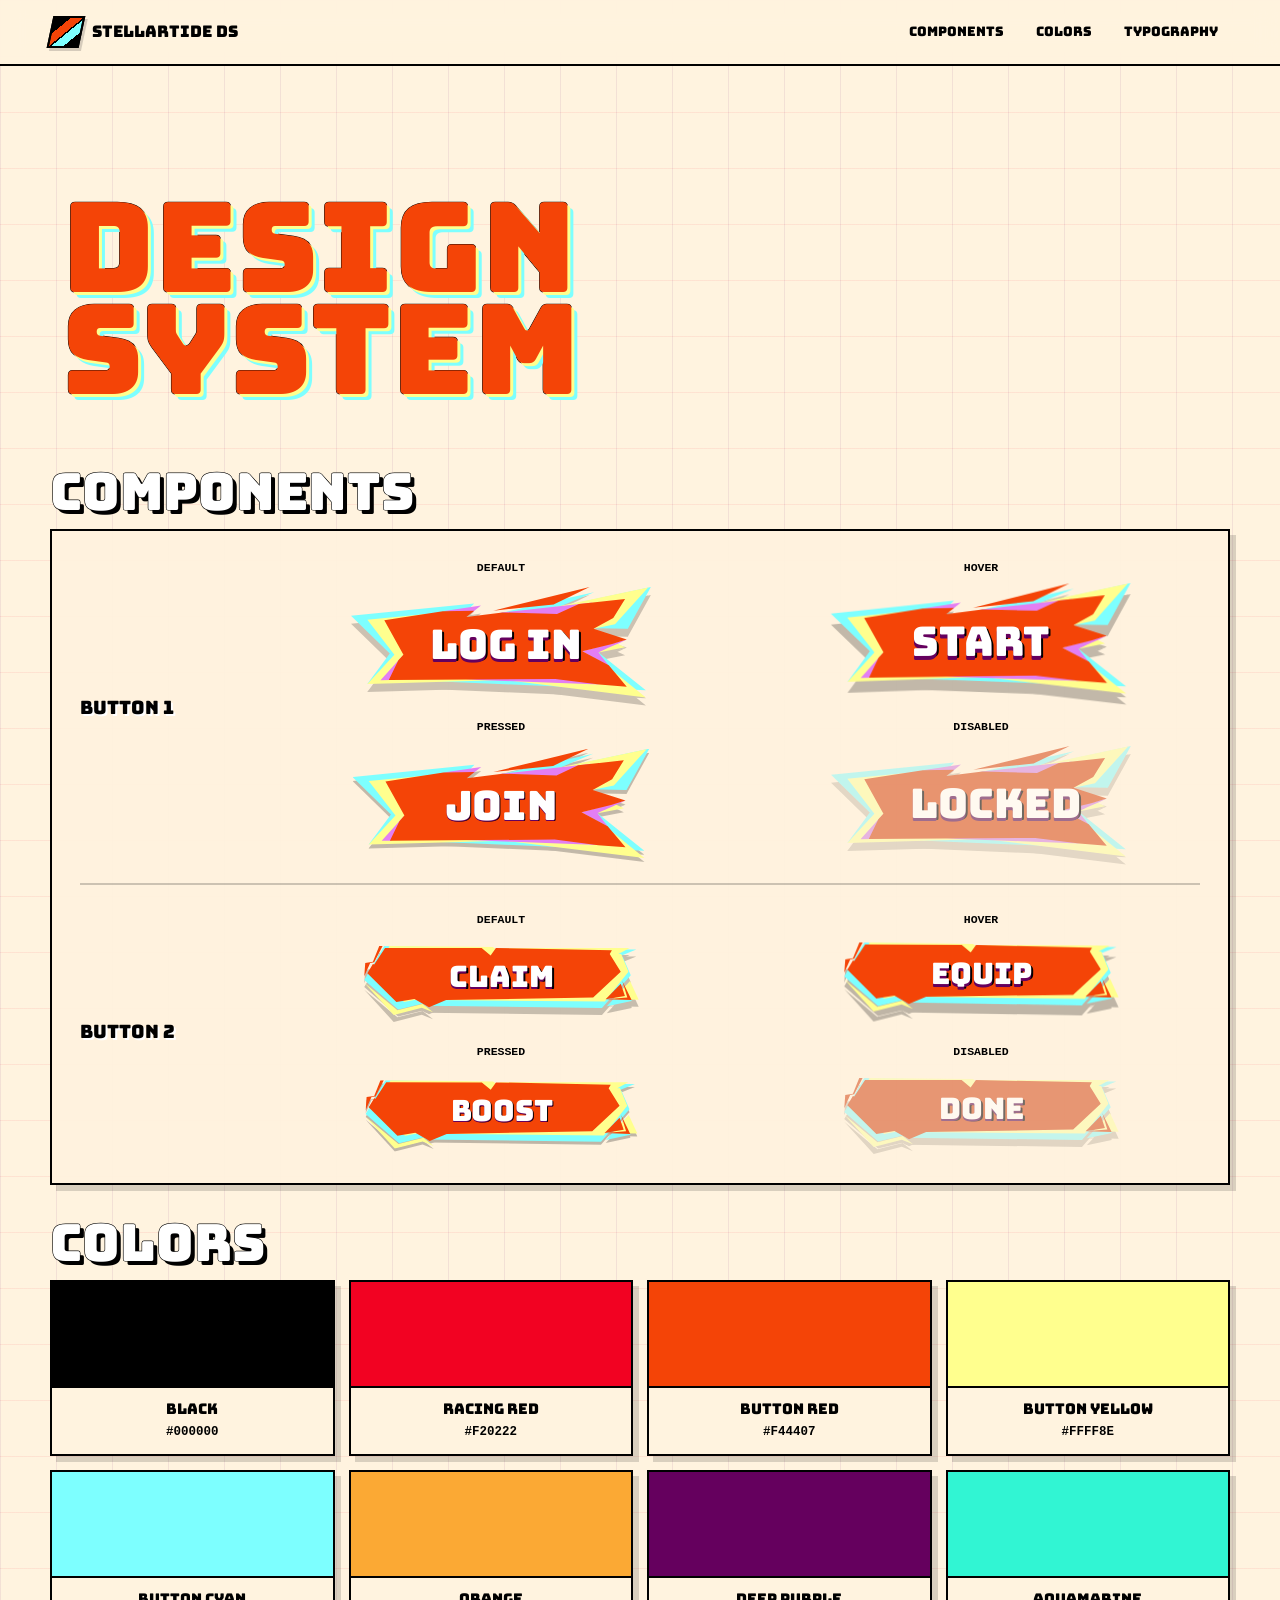
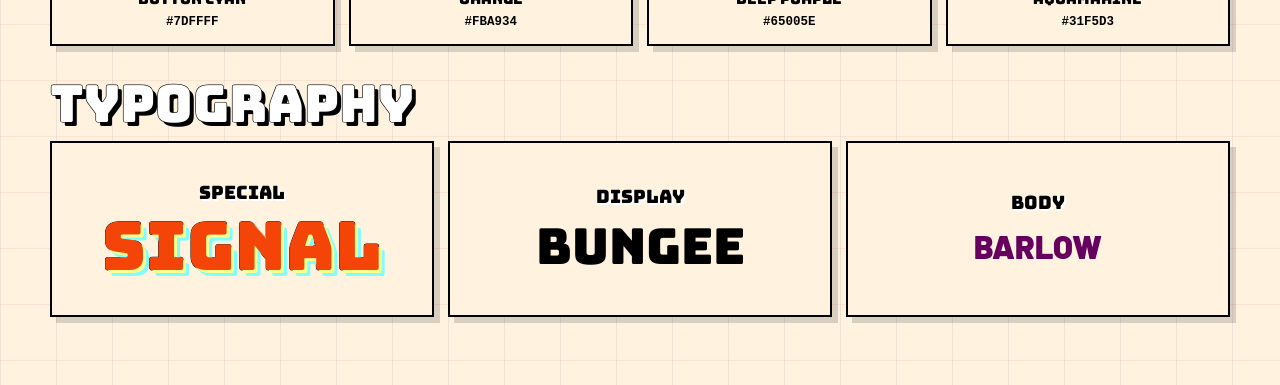
==== docs/index.html @ d227f6bf "Add design system demo and button 2" ====
<!doctype html>
<html lang="en">
  <head>
    <meta charset="utf-8" />
    <meta name="viewport" content="width=device-width, initial-scale=1" />
    <title>Stellartide Design System</title>
    <link rel="icon" href='data:image/svg+xml,%3Csvg xmlns="http://www.w3.org/2000/svg" viewBox="0 0 32 32"%3E%3Crect width="32" height="32" fill="%23000"/%3E%3Cpath d="M4 5h22L8 27H4z" fill="%23F44407"/%3E%3Cpath d="M13 5h15L17 27H9z" fill="%237DFFFF"/%3E%3C/svg%3E' />
    <link rel="stylesheet" href="../components/button/button.css?v=no-bubbles" />
    <style>
      @import url("https://fonts.googleapis.com/css2?family=Barlow:ital,wght@0,400;0,700;0,800;0,900;1,400&family=Bungee&display=swap");

      @font-face {
        font-family: "Zerowax";
        src: url("../typography/zerowax/fonts/Zerowax.otf") format("opentype");
        font-weight: 400;
        font-style: normal;
        font-display: swap;
      }

      :root {
        --black: #000000;
        --white: #ffffff;
        --red: #f44407;
        --racing-red: #f20222;
        --atomic-tangerine: #ff7433;
        --yellow: #ffff8e;
        --orange: #fba934;
        --deep-purple: #65005e;
        --indigo: #490681;
        --tropical-mint: #61efaf;
        --cyan: #7dffff;
        --aquamarine: #31f5d3;
        --warm-cream: #fff3df;
        --line: rgb(0 0 0 / 0.2);
        --shadow-hard: 6px 6px 0 rgb(0 0 0 / 0.15);
        --font-special: "Zerowax", "Bungee", Impact, fantasy;
        --font-display: "Bungee", Impact, fantasy;
        --font-body: "Barlow", ui-sans-serif, system-ui, sans-serif;
        --font-mono: ui-monospace, SFMono-Regular, Consolas, "Liberation Mono", monospace;
        color-scheme: light;
        font-family: var(--font-body);
      }

      * {
        box-sizing: border-box;
      }

      html {
        scroll-behavior: smooth;
      }

      body {
        min-width: 320px;
        margin: 0;
        overflow-x: hidden;
        background:
          linear-gradient(90deg, rgb(101 0 94 / 0.08) 1px, transparent 1px),
          linear-gradient(rgb(242 2 34 / 0.07) 1px, transparent 1px),
          var(--warm-cream);
        background-size: 56px 56px;
        color: var(--black);
      }

      button {
        font: inherit;
      }

      .topbar {
        position: sticky;
        top: 0;
        z-index: 10;
        border-bottom: 2px solid var(--black);
        background: rgb(255 243 223 / 0.94);
        backdrop-filter: blur(12px);
      }

      .topbar-inner {
        width: min(1180px, calc(100% - 32px));
        min-height: 64px;
        margin: 0 auto;
        display: flex;
        align-items: center;
        justify-content: space-between;
        gap: 20px;
      }

      .brand,
      .topnav a {
        color: var(--black);
        font-family: var(--font-display);
        line-height: 1;
        letter-spacing: 0;
        text-decoration: none;
        text-transform: uppercase;
      }

      .brand {
        display: inline-flex;
        align-items: center;
        gap: 10px;
        color: var(--black);
        font-size: 1rem;
      }

      .brand-mark {
        width: 32px;
        height: 32px;
        border: 2px solid var(--black);
        background:
          linear-gradient(135deg, transparent 0 28%, var(--red) 28% 50%, transparent 50%),
          linear-gradient(135deg, transparent 0 54%, var(--cyan) 54% 76%, transparent 76%),
          var(--black);
        box-shadow: 3px 3px 0 rgb(0 0 0 / 0.16);
        transform: skew(-12deg);
      }

      .topnav {
        display: flex;
        flex-wrap: wrap;
        justify-content: flex-end;
        gap: 8px;
      }

      .topnav a {
        min-height: 34px;
        display: inline-flex;
        align-items: center;
        border: 2px solid transparent;
        padding: 0 10px;
        font-size: 0.82rem;
      }

      .topnav a:hover,
      .topnav a:focus-visible {
        border-color: var(--black);
        background: var(--yellow);
        outline: 0;
      }

      .page {
        width: min(1180px, calc(100% - 32px));
        margin: 0 auto;
        padding: 40px 0 68px;
      }

      .intro {
        display: grid;
        align-items: center;
        padding: clamp(34px, 7vw, 92px) clamp(8px, 1vw, 12px) clamp(18px, 4vw, 34px);
      }

      .display-title {
        color: var(--red);
        letter-spacing: 0;
        text-transform: uppercase;
        paint-order: stroke fill;
        -webkit-text-stroke: 1px var(--black);
        text-shadow:
          3px 3px 0 var(--yellow),
          6px 6px 0 var(--cyan);
      }

      .display-title {
        max-width: 820px;
        margin: 0;
        font-family: var(--font-special);
        font-size: clamp(3.15rem, 11vw, 7.8rem);
        font-weight: 400;
        line-height: 0.82;
        overflow-wrap: anywhere;
      }

      .section {
        margin-top: 36px;
      }

      .section-title {
        margin: 0 0 16px;
        color: var(--white);
        font-family: var(--font-display);
        font-size: clamp(1.75rem, 4.4vw, 3.2rem);
        font-weight: 400;
        letter-spacing: 0;
        line-height: 0.84;
        text-transform: uppercase;
        paint-order: stroke fill;
        -webkit-text-stroke: 1.2px var(--black);
        text-shadow: 4px 4px 0 var(--black);
      }

      .board {
        border: 2px solid var(--black);
        background: rgb(255 243 223 / 0.94);
        padding: clamp(16px, 3vw, 28px);
        box-shadow: var(--shadow-hard);
      }

      .specimen {
        display: grid;
        grid-template-columns: minmax(128px, 160px) minmax(0, 1fr);
        gap: clamp(20px, 4vw, 42px);
        align-items: stretch;
        padding: 26px 0;
        border-top: 2px solid var(--line);
      }

      .specimen:first-child {
        border-top: 0;
        padding-top: 0;
      }

      .specimen:last-child {
        padding-bottom: 0;
      }

      .specimen-title,
      .type-card h3 {
        color: var(--black);
        margin: 0;
        font-family: var(--font-display);
        font-size: 1.15rem;
        font-weight: 400;
        line-height: 0.9;
        letter-spacing: 0;
        text-transform: uppercase;
        text-shadow: 2px 2px 0 var(--white);
      }

      .specimen-title {
        min-height: 100%;
        display: flex;
        align-items: center;
      }

      .demo-grid {
        display: grid;
        grid-template-columns: repeat(2, minmax(240px, 1fr));
        gap: 20px clamp(20px, 4vw, 42px);
        align-items: stretch;
        justify-items: stretch;
      }

      .demo-cell {
        min-width: 0;
        min-height: 138px;
        display: grid;
        grid-template-rows: 18px minmax(0, 1fr);
        justify-items: center;
        align-items: center;
        align-content: center;
        gap: 10px;
      }

      .specimen--button-two .demo-cell {
        min-height: 112px;
      }

      .state-label {
        color: var(--black);
        font-family: var(--font-mono);
        font-size: 0.72rem;
        font-weight: 900;
        line-height: 1;
        text-align: center;
        text-transform: uppercase;
      }

      .demo-cell .stellartide-campaign-button {
        --stellartide-campaign-button-width: 300px;
      }

      .demo-cell .stellartide-signal-button,
      .demo-cell .stellartide-button-2 {
        --stellartide-signal-button-width: 275px;
      }

      .token-grid {
        display: grid;
        grid-template-columns: repeat(4, minmax(0, 1fr));
        gap: 14px;
      }

      .token {
        min-width: 0;
        min-height: 176px;
        border: 2px solid var(--black);
        background: var(--warm-cream);
        box-shadow: var(--shadow-hard);
        display: grid;
        grid-template-rows: 106px 1fr;
      }

      .token-fill {
        border-bottom: 2px solid var(--black);
        background: var(--swatch);
      }

      .token-body {
        display: grid;
        align-content: center;
        justify-items: center;
        gap: 10px;
        padding: 12px;
        text-align: center;
      }

      .token strong {
        display: block;
        font-family: var(--font-display);
        font-size: 0.92rem;
        font-weight: 400;
        line-height: 0.9;
        text-transform: uppercase;
      }

      .token code {
        color: var(--black);
        font-family: var(--font-mono);
        font-size: 0.78rem;
        font-weight: 900;
      }

      .type-grid {
        display: grid;
        grid-template-columns: repeat(3, minmax(0, 1fr));
        gap: 14px;
      }

      .type-card {
        min-width: 0;
        min-height: 176px;
        border: 2px solid var(--black);
        background: var(--warm-cream);
        padding: 16px;
        box-shadow: var(--shadow-hard);
        display: grid;
        align-content: center;
        justify-items: center;
        gap: 18px;
        text-align: center;
      }

      .type-display {
        color: var(--red);
        font-family: var(--font-special);
        font-size: clamp(2.4rem, 7vw, 4.2rem);
        line-height: 0.8;
        text-transform: uppercase;
        overflow-wrap: anywhere;
        paint-order: stroke fill;
        -webkit-text-stroke: 0.8px var(--black);
        text-shadow:
          3px 3px 0 var(--yellow),
          6px 6px 0 var(--cyan);
      }

      .type-bungee {
        color: var(--black);
        font-family: var(--font-display);
        font-size: clamp(1.9rem, 5vw, 3.1rem);
        line-height: 0.9;
        text-transform: uppercase;
      }

      .type-body {
        color: var(--deep-purple);
        font-size: clamp(1.35rem, 3vw, 2rem);
        font-weight: 900;
        line-height: 1;
        text-transform: uppercase;
      }

      @media (max-width: 920px) {
        .specimen,
        .type-grid {
          grid-template-columns: 1fr;
        }

        .specimen {
          gap: 16px;
        }

        .specimen-title {
          min-height: auto;
          justify-content: center;
          text-align: center;
        }
      }

      @media (max-width: 760px) {
        .topbar {
          position: static;
        }

        .topbar-inner,
        .page {
          width: min(1180px, calc(100% - 20px));
        }

        .topbar-inner {
          align-items: flex-start;
          flex-direction: column;
          padding: 12px 0;
        }

        .topnav {
          justify-content: flex-start;
        }

        .intro {
          padding: 28px 0 12px 32px;
        }

        .display-title {
          font-size: clamp(2.2rem, 12.5vw, 3.25rem);
          -webkit-text-stroke-width: 0.75px;
        }

        .demo-grid,
        .token-grid {
          grid-template-columns: 1fr;
        }

        .demo-cell .stellartide-campaign-button {
          --stellartide-campaign-button-width: 100%;
        }

        .demo-cell .stellartide-signal-button,
        .demo-cell .stellartide-button-2 {
          --stellartide-signal-button-width: 100%;
        }
      }
    </style>
  </head>
  <body>
    <header class="topbar">
      <div class="topbar-inner">
        <a class="brand" href="./index.html" aria-label="Stellartide Design System home">
          <span class="brand-mark" aria-hidden="true"></span>
          <span>Stellartide DS</span>
        </a>
        <nav class="topnav" aria-label="Design system sections">
          <a href="#components">Components</a>
          <a href="#colors">Colors</a>
          <a href="#typography">Typography</a>
        </nav>
      </div>
    </header>

    <main class="page">
      <section class="intro" aria-labelledby="system-title">
        <h1 class="display-title" id="system-title">Design System</h1>
      </section>

      <section class="section" id="components" aria-labelledby="components-title">
        <h2 class="section-title" id="components-title">Components</h2>
        <div class="board">
          <article class="specimen specimen--button-one" aria-labelledby="button-one-title">
            <h3 class="specimen-title" id="button-one-title">Button 1</h3>
            <div class="demo-grid" aria-label="Button 1 states">
              <div class="demo-cell">
                <span class="state-label">Default</span>
                <button class="stellartide-campaign-button" type="button"><span>Log In</span></button>
              </div>
              <div class="demo-cell">
                <span class="state-label">Hover</span>
                <button class="stellartide-campaign-button" data-state="hover" type="button"><span>Start</span></button>
              </div>
              <div class="demo-cell">
                <span class="state-label">Pressed</span>
                <button class="stellartide-campaign-button" data-state="pressed" type="button"><span>Join</span></button>
              </div>
              <div class="demo-cell">
                <span class="state-label">Disabled</span>
                <button class="stellartide-campaign-button" type="button" disabled><span>Locked</span></button>
              </div>
            </div>
          </article>

          <article class="specimen specimen--button-two" aria-labelledby="button-two-title">
            <h3 class="specimen-title" id="button-two-title">Button 2</h3>
            <div class="demo-grid" aria-label="Button 2 states">
              <div class="demo-cell">
                <span class="state-label">Default</span>
                <button class="stellartide-signal-button" type="button"><span>Claim</span></button>
              </div>
              <div class="demo-cell">
                <span class="state-label">Hover</span>
                <button class="stellartide-signal-button" data-state="hover" type="button"><span>Equip</span></button>
              </div>
              <div class="demo-cell">
                <span class="state-label">Pressed</span>
                <button class="stellartide-signal-button" data-state="pressed" type="button"><span>Boost</span></button>
              </div>
              <div class="demo-cell">
                <span class="state-label">Disabled</span>
                <button class="stellartide-signal-button" type="button" disabled><span>Done</span></button>
              </div>
            </div>
          </article>
        </div>
      </section>

      <section class="section" id="colors" aria-labelledby="colors-title">
        <h2 class="section-title" id="colors-title">Colors</h2>
        <div class="token-grid">
          <div class="token" style="--swatch: var(--black);"><div class="token-fill"></div><div class="token-body"><strong>Black</strong><code>#000000</code></div></div>
          <div class="token" style="--swatch: var(--racing-red);"><div class="token-fill"></div><div class="token-body"><strong>Racing Red</strong><code>#F20222</code></div></div>
          <div class="token" style="--swatch: var(--red);"><div class="token-fill"></div><div class="token-body"><strong>Button Red</strong><code>#F44407</code></div></div>
          <div class="token" style="--swatch: var(--yellow);"><div class="token-fill"></div><div class="token-body"><strong>Button Yellow</strong><code>#FFFF8E</code></div></div>
          <div class="token" style="--swatch: var(--cyan);"><div class="token-fill"></div><div class="token-body"><strong>Button Cyan</strong><code>#7DFFFF</code></div></div>
          <div class="token" style="--swatch: var(--orange);"><div class="token-fill"></div><div class="token-body"><strong>Orange</strong><code>#FBA934</code></div></div>
          <div class="token" style="--swatch: var(--deep-purple);"><div class="token-fill"></div><div class="token-body"><strong>Deep Purple</strong><code>#65005E</code></div></div>
          <div class="token" style="--swatch: var(--aquamarine);"><div class="token-fill"></div><div class="token-body"><strong>Aquamarine</strong><code>#31F5D3</code></div></div>
        </div>
      </section>

      <section class="section" id="typography" aria-labelledby="typography-title">
        <h2 class="section-title" id="typography-title">Typography</h2>
        <div class="type-grid">
          <div class="type-card">
            <h3>Special</h3>
            <div class="type-display">Signal</div>
          </div>
          <div class="type-card">
            <h3>Display</h3>
            <div class="type-bungee">Bungee</div>
          </div>
          <div class="type-card">
            <h3>Body</h3>
            <div class="type-body">Barlow</div>
          </div>
        </div>
      </section>
    </main>
  </body>
</html>
---- components/button/button.css ----
:root {
  --stellartide-campaign-button-width: 360px;
  --stellartide-campaign-button-text: #ffffff;
  --stellartide-campaign-button-shadow: rgb(0 0 0 / 0.2);
  --stellartide-campaign-button-focus: #31f5d3;
  --stellartide-campaign-button-depth: #65005e;
  --stellartide-signal-button-width: 340px;
  --stellartide-signal-button-text: #ffffff;
  --stellartide-signal-button-shadow: rgb(0 0 0 / 0.22);
  --stellartide-signal-button-focus: #31f5d3;
  --stellartide-signal-button-label-depth: #65005e;
  --font-display: "Bungee", Impact, fantasy;
}

.stellartide-campaign-button {
  position: relative;
  isolation: isolate;
  display: inline-grid;
  place-items: center;
  width: min(var(--stellartide-campaign-button-width), 100%);
  max-width: 100%;
  aspect-ratio: 2216 / 818;
  border: 0;
  padding: 0 18%;
  background: transparent;
  color: var(--stellartide-campaign-button-text);
  cursor: pointer;
  font-family: var(--font-display);
  font-size: clamp(1.25rem, 3.6vw, 2.55rem);
  line-height: 0.95;
  letter-spacing: 0;
  text-align: center;
  text-transform: uppercase;
  -webkit-tap-highlight-color: transparent;
}

.stellartide-campaign-button::before {
  content: "";
  position: absolute;
  inset: 0;
  z-index: -1;
  background: url("./stellartide-campaign-button.svg?v=no-bubbles") center / contain no-repeat;
  filter: drop-shadow(0 8px 0 var(--stellartide-campaign-button-shadow));
  transform: translateY(0) rotate(0deg);
  transition:
    filter 160ms ease,
    transform 160ms ease;
}

.stellartide-campaign-button > span {
  display: block;
  position: relative;
  z-index: 1;
  max-width: 12ch;
  color: var(--stellartide-campaign-button-text);
  overflow-wrap: anywhere;
  white-space: nowrap;
  text-shadow:
    0 3px 0 var(--stellartide-campaign-button-depth),
    2px 2px 0 #000;
  transform: translateY(5%);
  transition:
    text-shadow 160ms ease,
    transform 160ms ease;
}

.stellartide-campaign-button:hover::before,
.stellartide-campaign-button[data-state="hover"]::before {
  filter: drop-shadow(0 11px 0 rgb(0 0 0 / 0.24));
  transform: translateY(-3px) rotate(-0.35deg);
}

.stellartide-campaign-button:hover > span,
.stellartide-campaign-button[data-state="hover"] > span {
  text-shadow:
    0 4px 0 var(--stellartide-campaign-button-depth),
    2px 2px 0 #000;
  transform: translateY(calc(5% - 3px)) rotate(-0.35deg);
}

.stellartide-campaign-button:active::before,
.stellartide-campaign-button[data-state="pressed"]::before {
  filter: drop-shadow(0 4px 0 rgb(0 0 0 / 0.24));
  transform: translateY(2px) scale(0.99);
}

.stellartide-campaign-button:active > span,
.stellartide-campaign-button[data-state="pressed"] > span {
  text-shadow:
    0 1px 0 var(--stellartide-campaign-button-depth),
    1px 1px 0 #000;
  transform: translateY(calc(5% + 2px)) scale(0.99);
}

.stellartide-campaign-button:focus-visible,
.stellartide-campaign-button[data-state="focus"] {
  outline: 4px solid var(--stellartide-campaign-button-focus);
  outline-offset: 5px;
}

.stellartide-campaign-button:disabled,
.stellartide-campaign-button[aria-disabled="true"],
.stellartide-campaign-button[data-state="disabled"] {
  cursor: not-allowed;
  filter: grayscale(0.2);
  opacity: 0.56;
}

.stellartide-signal-button,
.stellartide-button-2 {
  --stellartide-signal-button-art: url("./stellartide-signal-button.svg?v=no-bubbles");
  --stellartide-signal-button-aspect: 2204 / 554;

  position: relative;
  isolation: isolate;
  display: inline-grid;
  place-items: center;
  width: min(var(--stellartide-signal-button-width), 100%);
  max-width: 100%;
  aspect-ratio: var(--stellartide-signal-button-aspect);
  border: 0;
  padding: 0 16%;
  background: transparent;
  color: var(--stellartide-signal-button-text);
  cursor: pointer;
  font-family: var(--font-display);
  font-size: clamp(0.9rem, 2.35vw, 1.85rem);
  line-height: 0.9;
  letter-spacing: 0;
  text-align: center;
  text-decoration: none;
  text-transform: uppercase;
  -webkit-tap-highlight-color: transparent;
}

.stellartide-signal-button::before,
.stellartide-button-2::before {
  content: "";
  position: absolute;
  inset: 0;
  z-index: -1;
  background: var(--stellartide-signal-button-art) center / contain no-repeat;
  filter: drop-shadow(0 7px 0 var(--stellartide-signal-button-shadow));
  transform: translateY(0) rotate(0deg);
  transition:
    filter 150ms ease,
    transform 150ms ease;
}

.stellartide-signal-button > span,
.stellartide-button-2 > span {
  display: block;
  position: relative;
  z-index: 1;
  max-width: 13ch;
  color: var(--stellartide-signal-button-text);
  overflow-wrap: anywhere;
  white-space: nowrap;
  text-shadow:
    0 2px 0 var(--stellartide-signal-button-label-depth),
    2px 2px 0 #000;
  transform: translateY(-12%);
  transition:
    text-shadow 150ms ease,
    transform 150ms ease;
}

.stellartide-signal-button:hover::before,
.stellartide-signal-button[data-state="hover"]::before,
.stellartide-button-2:hover::before,
.stellartide-button-2[data-state="hover"]::before {
  filter: drop-shadow(0 10px 0 rgb(0 0 0 / 0.25));
  transform: translateY(-3px) rotate(0.25deg);
}

.stellartide-signal-button:hover > span,
.stellartide-signal-button[data-state="hover"] > span,
.stellartide-button-2:hover > span,
.stellartide-button-2[data-state="hover"] > span {
  text-shadow:
    0 3px 0 var(--stellartide-signal-button-label-depth),
    2px 2px 0 #000;
  transform: translateY(calc(-12% - 3px)) rotate(0.25deg);
}

.stellartide-signal-button:active::before,
.stellartide-signal-button[data-state="pressed"]::before,
.stellartide-button-2:active::before,
.stellartide-button-2[data-state="pressed"]::before {
  filter: drop-shadow(0 3px 0 rgb(0 0 0 / 0.25));
  transform: translateY(2px) scale(0.99);
}

.stellartide-signal-button:active > span,
.stellartide-signal-button[data-state="pressed"] > span,
.stellartide-button-2:active > span,
.stellartide-button-2[data-state="pressed"] > span {
  text-shadow:
    0 1px 0 var(--stellartide-signal-button-label-depth),
    1px 1px 0 #000;
  transform: translateY(calc(-12% + 2px)) scale(0.99);
}

.stellartide-signal-button:focus-visible,
.stellartide-signal-button[data-state="focus"],
.stellartide-button-2:focus-visible,
.stellartide-button-2[data-state="focus"] {
  outline: 4px solid var(--stellartide-signal-button-focus);
  outline-offset: 5px;
}

.stellartide-signal-button:disabled,
.stellartide-signal-button[aria-disabled="true"],
.stellartide-signal-button[data-state="disabled"],
.stellartide-button-2:disabled,
.stellartide-button-2[aria-disabled="true"],
.stellartide-button-2[data-state="disabled"] {
  cursor: not-allowed;
  filter: grayscale(0.22);
  opacity: 0.55;
}

@media (prefers-reduced-motion: reduce) {
  .stellartide-campaign-button::before,
  .stellartide-campaign-button > span,
  .stellartide-signal-button::before,
  .stellartide-signal-button > span,
  .stellartide-button-2::before,
  .stellartide-button-2 > span {
    transition: none;
  }
}
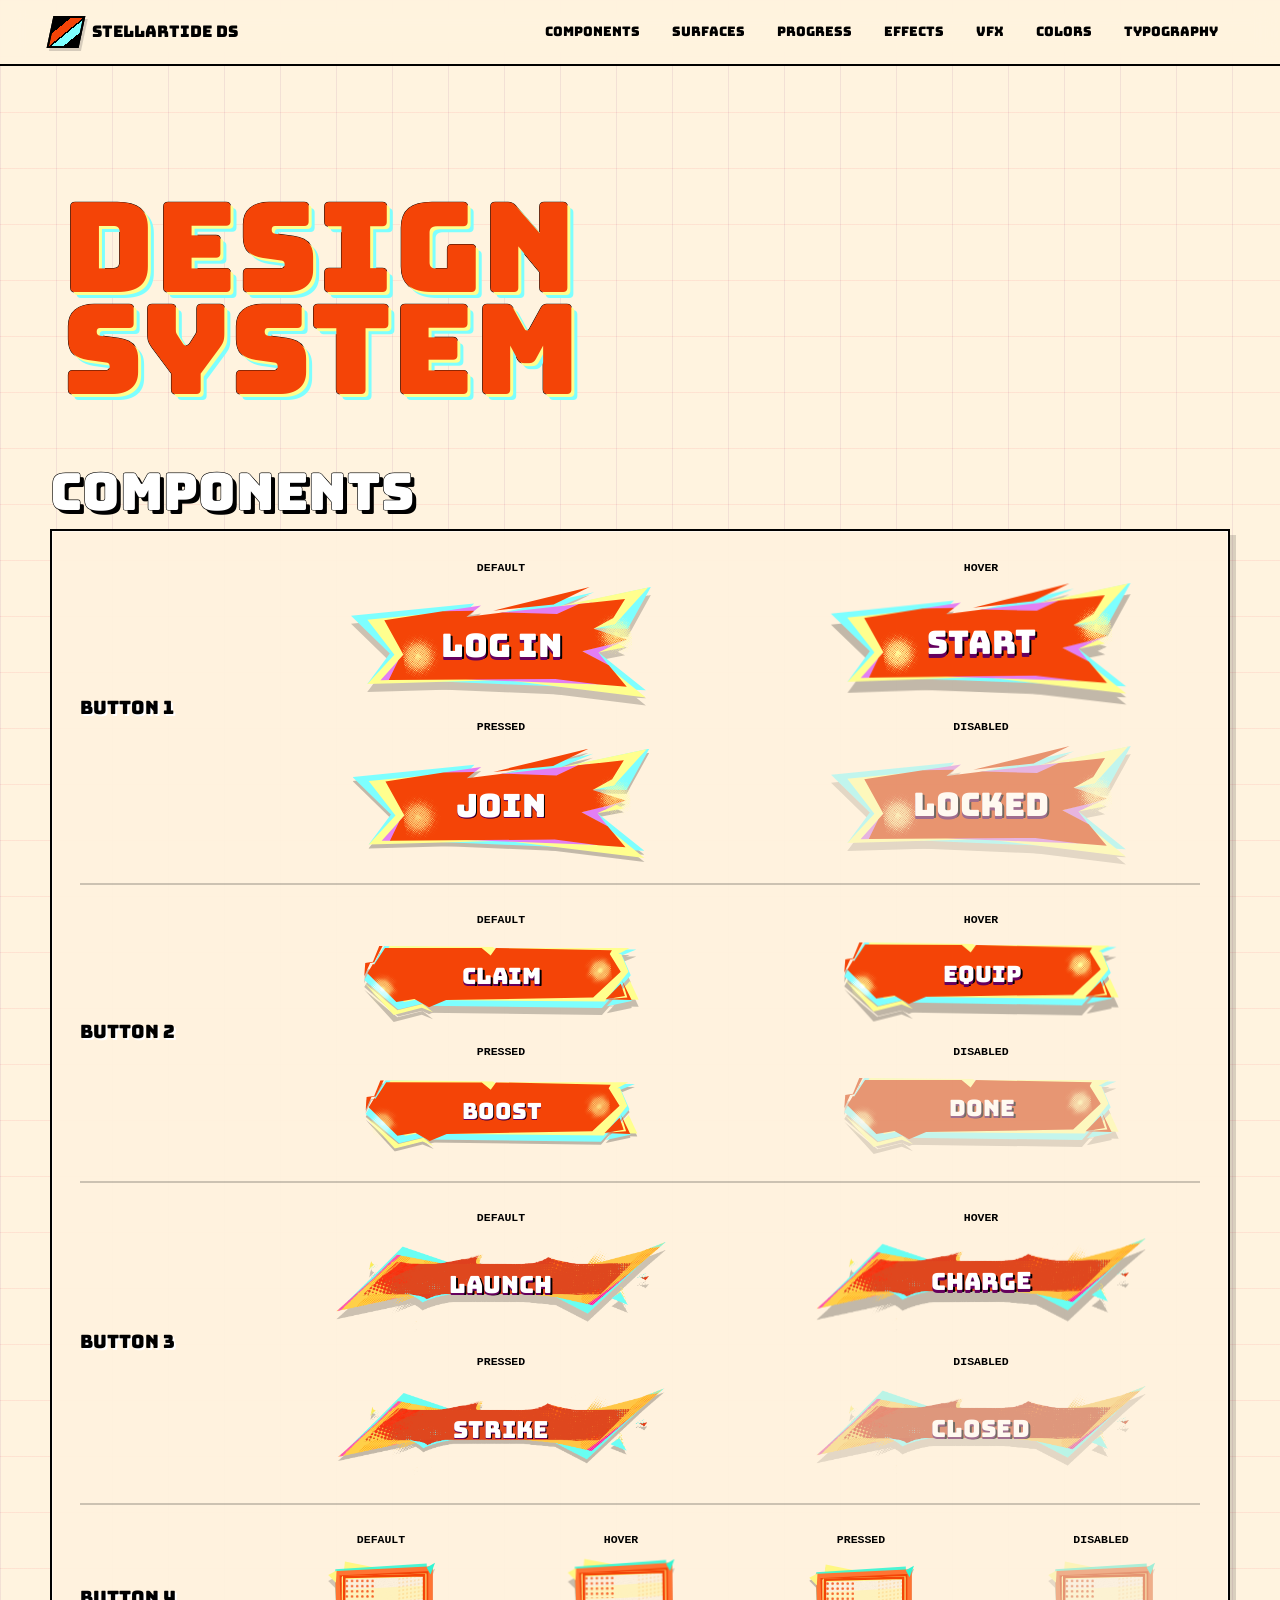
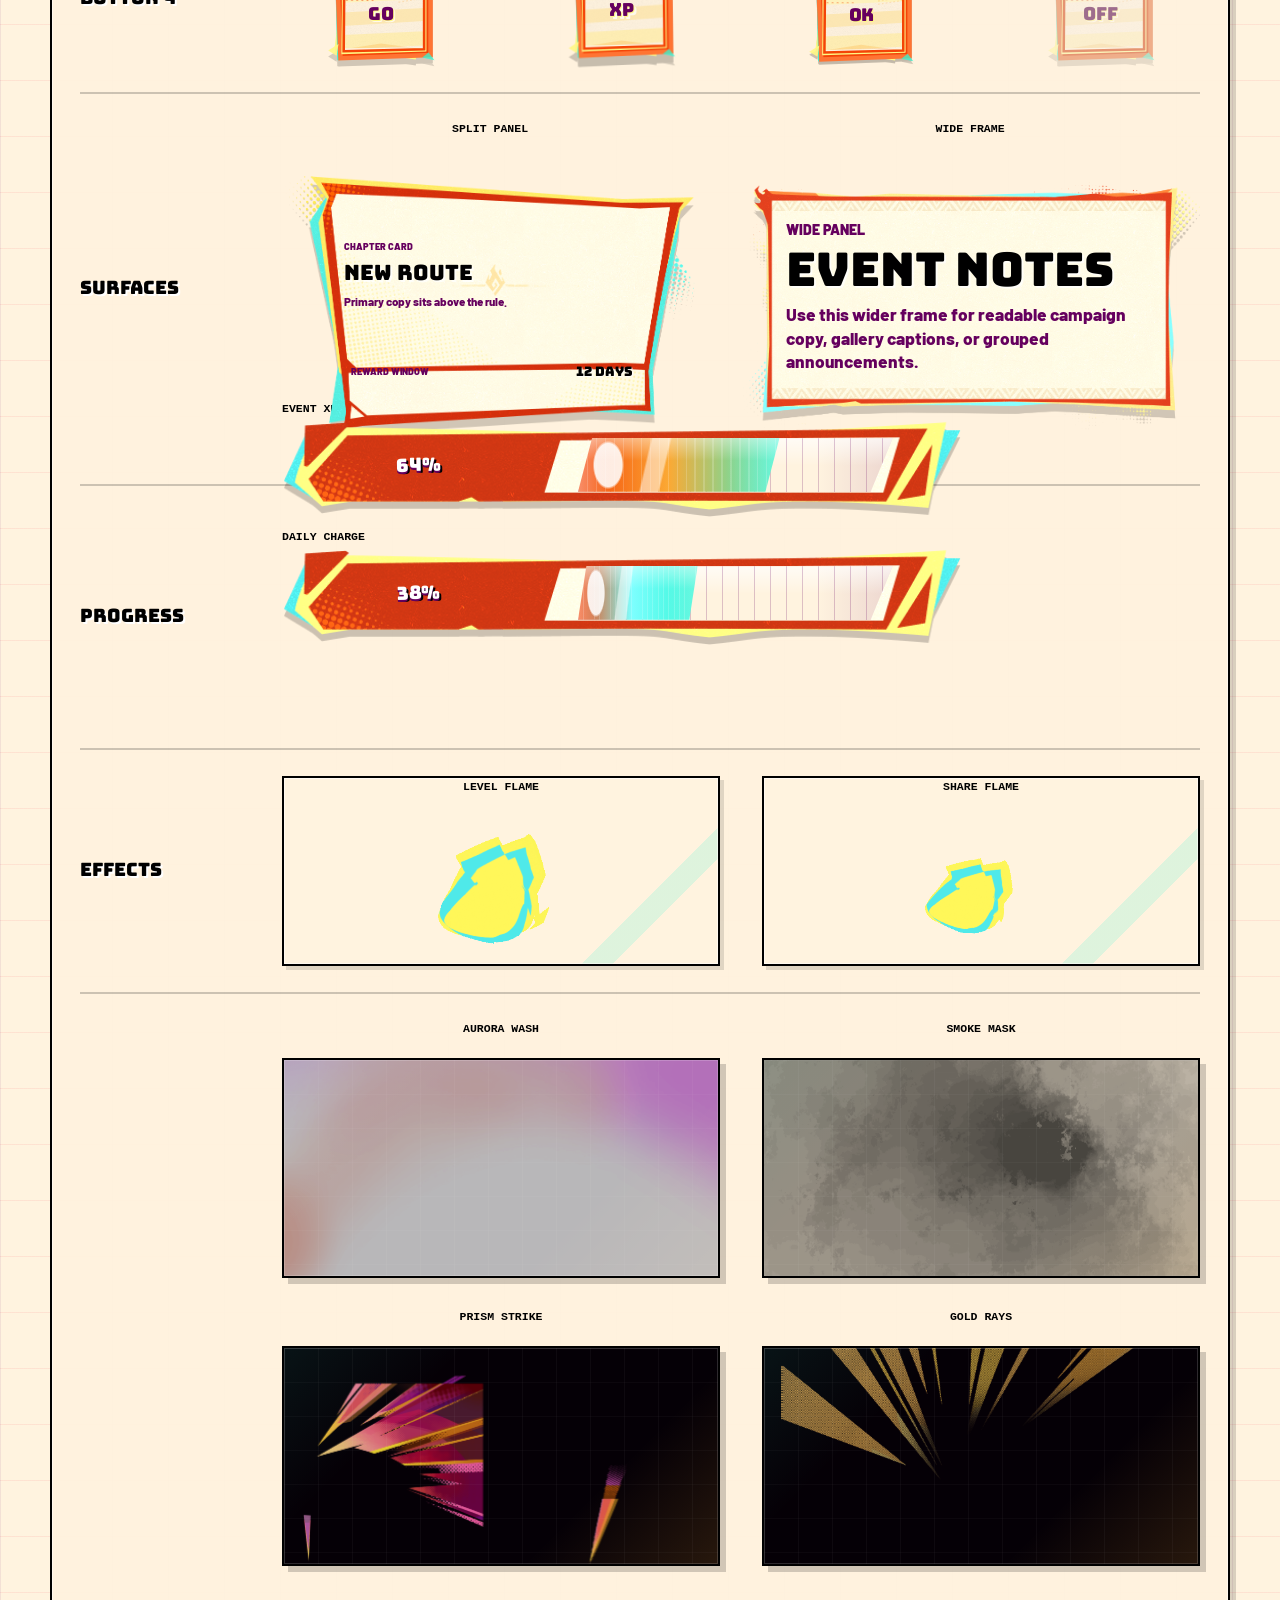
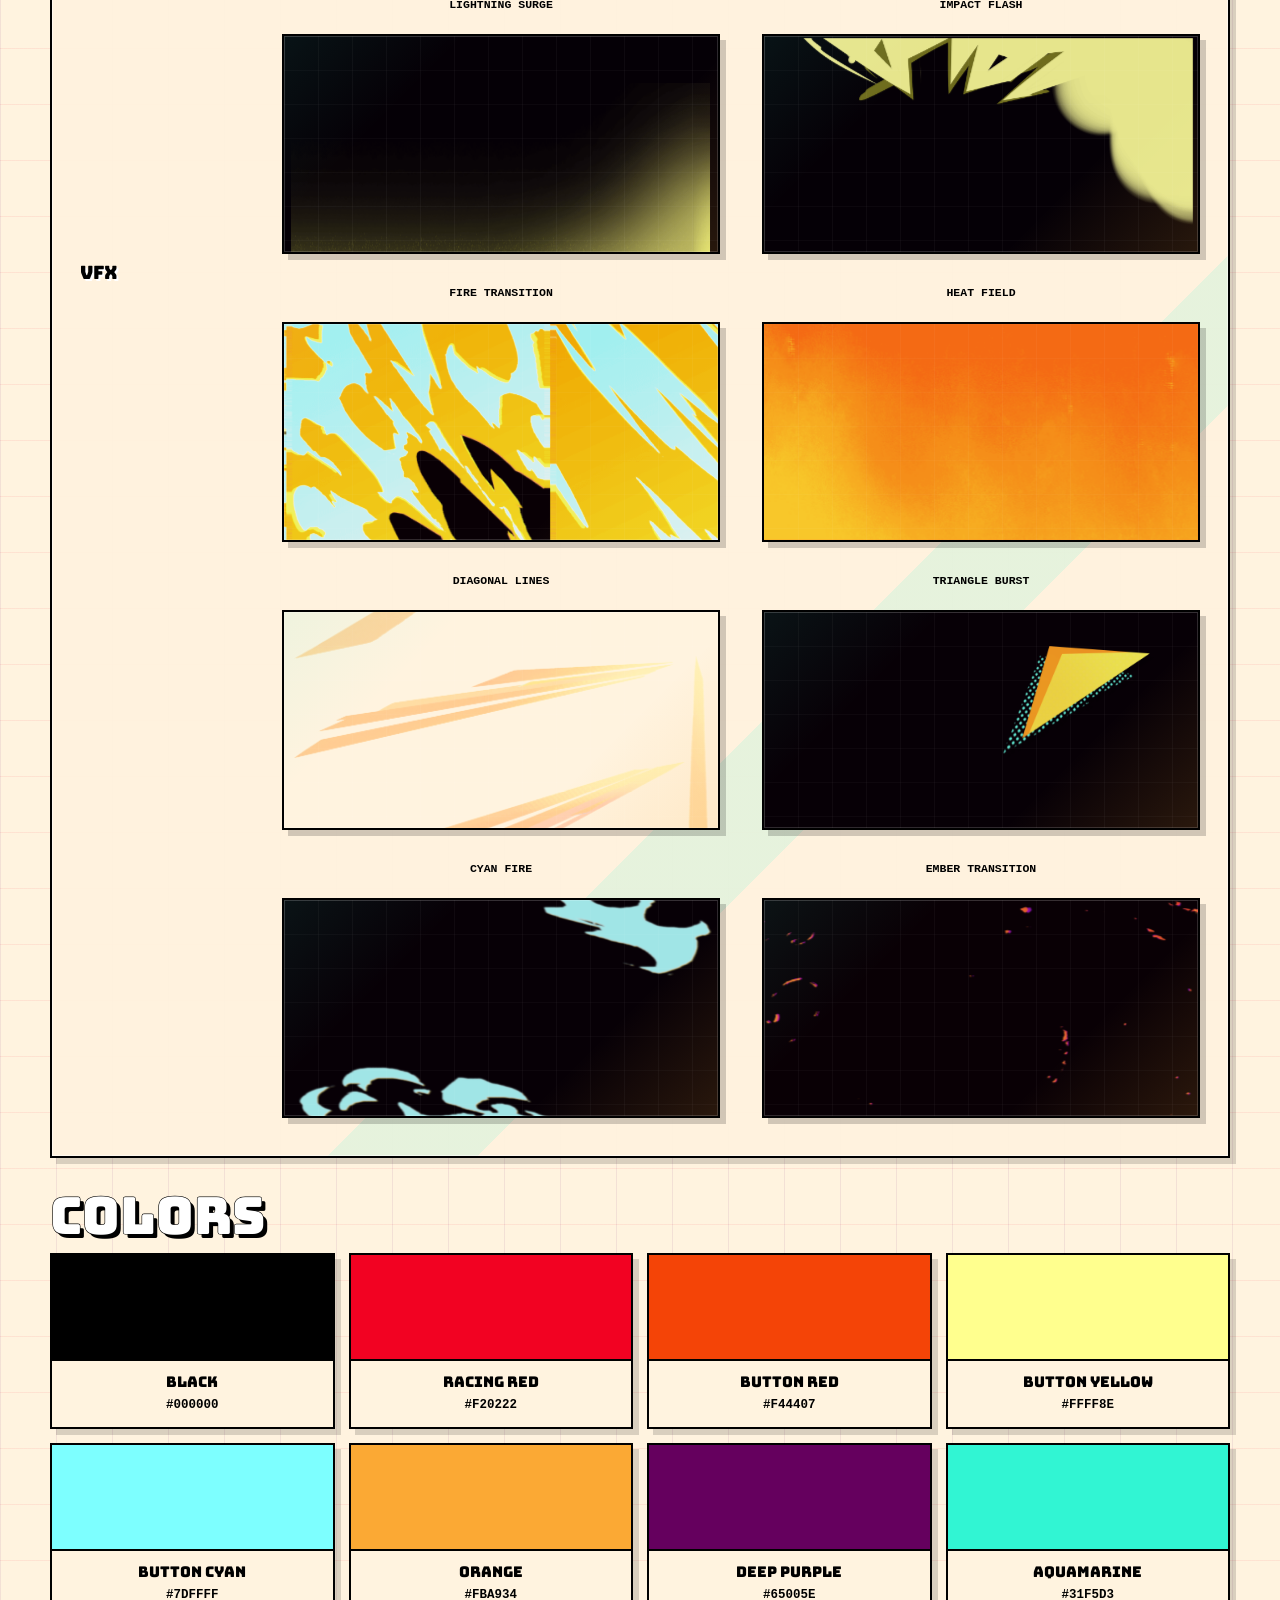
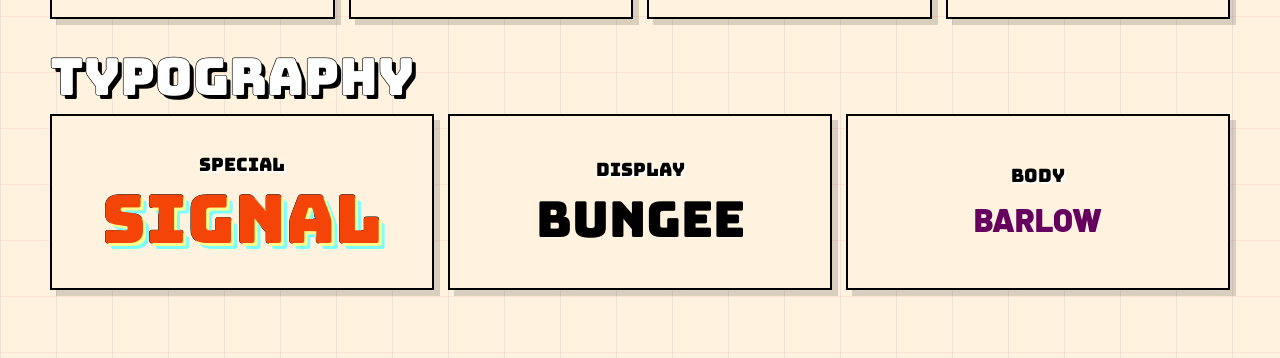
==== commit d31f8614: "Polish design system components" ====
--- a/docs/index.html
+++ b/docs/index.html
@@ -5,7 +5,10 @@
     <meta name="viewport" content="width=device-width, initial-scale=1" />
     <title>Stellartide Design System</title>
     <link rel="icon" href='data:image/svg+xml,%3Csvg xmlns="http://www.w3.org/2000/svg" viewBox="0 0 32 32"%3E%3Crect width="32" height="32" fill="%23000"/%3E%3Cpath d="M4 5h22L8 27H4z" fill="%23F44407"/%3E%3Cpath d="M13 5h15L17 27H9z" fill="%237DFFFF"/%3E%3C/svg%3E' />
-    <link rel="stylesheet" href="../components/button/button.css?v=no-bubbles" />
+    <link rel="stylesheet" href="../components/button/button.css?v=corner-scale-fix" />
+    <link rel="stylesheet" href="../components/surface/surface.css?v=split-panel-fit" />
+    <link rel="stylesheet" href="../components/effect/effect.css?v=vfx-separated" />
+    <link rel="stylesheet" href="../components/progress/progress.css?v=progress-polish" />
     <style>
       @import url("https://fonts.googleapis.com/css2?family=Barlow:ital,wght@0,400;0,700;0,800;0,900;1,400&family=Bungee&display=swap");
 
@@ -138,7 +141,8 @@
       }
 
       .page {
-        width: min(1180px, calc(100% - 32px));
+        width: calc(100% - 32px);
+        max-width: 1180px;
         margin: 0 auto;
         padding: 40px 0 68px;
       }
@@ -190,9 +194,13 @@
 
       .board {
         border: 2px solid var(--black);
-        background: rgb(255 243 223 / 0.94);
+        background:
+          linear-gradient(135deg, transparent 0 82%, rgb(49 245 211 / 0.12) 82% 85%, transparent 85%),
+          rgb(255 243 223 / 0.94);
         padding: clamp(16px, 3vw, 28px);
-        box-shadow: var(--shadow-hard);
+        box-shadow:
+          var(--shadow-hard),
+          inset 0 0 0 1px rgb(255 255 255 / 0.5);
       }
 
       .specimen {
@@ -255,6 +263,18 @@
         min-height: 112px;
       }
 
+      .specimen--button-three .demo-cell {
+        min-height: 124px;
+      }
+
+      .specimen--button-four .demo-grid {
+        grid-template-columns: repeat(4, minmax(96px, 1fr));
+      }
+
+      .specimen--button-four .demo-cell {
+        min-height: 132px;
+      }
+
       .state-label {
         color: var(--black);
         font-family: var(--font-mono);
@@ -272,6 +292,99 @@
       .demo-cell .stellartide-signal-button,
       .demo-cell .stellartide-button-2 {
         --stellartide-signal-button-width: 275px;
+      }
+
+      .demo-cell .stellartide-surge-button,
+      .demo-cell .stellartide-button-3 {
+        --stellartide-surge-button-width: 330px;
+      }
+
+      .demo-cell .stellartide-tile-button,
+      .demo-cell .stellartide-button-4 {
+        --stellartide-tile-button-width: 112px;
+      }
+
+      .specimen--surfaces .demo-grid {
+        grid-template-columns: minmax(280px, 0.95fr) minmax(320px, 1.05fr);
+      }
+
+      .demo-cell--surface-split {
+        min-height: 338px;
+      }
+
+      .demo-cell--surface-split .stellartide-surface--dialog-split {
+        --stellartide-surface-width: 100%;
+      }
+
+      .demo-cell--surface-wide {
+        min-height: 320px;
+      }
+
+      .demo-cell--surface-wide .stellartide-surface--wide {
+        --stellartide-surface-width: 100%;
+      }
+
+      .specimen--effects .demo-grid {
+        grid-template-columns: repeat(2, minmax(180px, 1fr));
+      }
+
+      .specimen--effects .demo-cell {
+        min-height: 190px;
+        border: 2px solid var(--black);
+        background:
+          linear-gradient(135deg, transparent 0 78%, rgb(49 245 211 / 0.16) 78% 83%, transparent 83%),
+          var(--warm-cream);
+        box-shadow:
+          4px 4px 0 rgb(0 0 0 / 0.12),
+          inset 0 0 0 1px rgb(255 255 255 / 0.55);
+      }
+
+      .specimen--effects .stellartide-effect {
+        --stellartide-effect-width: 154px;
+      }
+
+      .specimen--vfx .demo-grid {
+        grid-template-columns: repeat(2, minmax(240px, 1fr));
+      }
+
+      .specimen--vfx .demo-cell {
+        min-height: 268px;
+        grid-template-rows: 18px minmax(0, 1fr);
+        justify-items: stretch;
+      }
+
+      .specimen--vfx .stellartide-vfx-scene {
+        --stellartide-vfx-scene-width: 100%;
+        --stellartide-vfx-scene-height: 220px;
+      }
+
+      .specimen--progress .demo-grid {
+        grid-template-columns: 1fr;
+      }
+
+      .specimen--progress .demo-cell {
+        min-height: 210px;
+        justify-items: stretch;
+      }
+
+      .progress-demo-stack {
+        display: grid;
+        width: 100%;
+        gap: 20px;
+      }
+
+      .progress-demo-item {
+        display: grid;
+        min-width: 0;
+        gap: 8px;
+      }
+
+      .progress-demo-item .state-label {
+        text-align: left;
+      }
+
+      .progress-demo-item .stellartide-progress {
+        --stellartide-progress-width: 680px;
       }
 
       .token-grid {
@@ -394,7 +507,8 @@
 
         .topbar-inner,
         .page {
-          width: min(1180px, calc(100% - 20px));
+          width: calc(100% - 20px);
+          max-width: 1180px;
         }
 
         .topbar-inner {
@@ -417,8 +531,16 @@
         }
 
         .demo-grid,
-        .token-grid {
+        .token-grid,
+        .specimen--surfaces .demo-grid,
+        .specimen--button-four .demo-grid,
+        .specimen--vfx .demo-grid,
+        .specimen--effects .demo-grid {
           grid-template-columns: 1fr;
+        }
+
+        .specimen--button-four .demo-grid {
+          grid-template-columns: repeat(2, minmax(0, 1fr));
         }
 
         .demo-cell .stellartide-campaign-button {
@@ -428,6 +550,24 @@
         .demo-cell .stellartide-signal-button,
         .demo-cell .stellartide-button-2 {
           --stellartide-signal-button-width: 100%;
+        }
+
+        .demo-cell .stellartide-surge-button,
+        .demo-cell .stellartide-button-3 {
+          --stellartide-surge-button-width: 100%;
+        }
+
+        .demo-cell .stellartide-tile-button,
+        .demo-cell .stellartide-button-4 {
+          --stellartide-tile-button-width: 112px;
+        }
+
+        .progress-demo-item .stellartide-progress {
+          --stellartide-progress-width: 100%;
+        }
+
+        .specimen--vfx .stellartide-vfx-scene {
+          --stellartide-vfx-scene-height: 230px;
         }
       }
     </style>
@@ -441,6 +581,10 @@
         </a>
         <nav class="topnav" aria-label="Design system sections">
           <a href="#components">Components</a>
+          <a href="#surfaces">Surfaces</a>
+          <a href="#progress">Progress</a>
+          <a href="#effects">Effects</a>
+          <a href="#vfx">VFX</a>
           <a href="#colors">Colors</a>
           <a href="#typography">Typography</a>
         </nav>
@@ -495,6 +639,198 @@
               <div class="demo-cell">
                 <span class="state-label">Disabled</span>
                 <button class="stellartide-signal-button" type="button" disabled><span>Done</span></button>
+              </div>
+            </div>
+          </article>
+
+          <article class="specimen specimen--button-three" aria-labelledby="button-three-title">
+            <h3 class="specimen-title" id="button-three-title">Button 3</h3>
+            <div class="demo-grid" aria-label="Button 3 states">
+              <div class="demo-cell">
+                <span class="state-label">Default</span>
+                <button class="stellartide-surge-button" type="button"><span>Launch</span></button>
+              </div>
+              <div class="demo-cell">
+                <span class="state-label">Hover</span>
+                <button class="stellartide-surge-button" data-state="hover" type="button"><span>Charge</span></button>
+              </div>
+              <div class="demo-cell">
+                <span class="state-label">Pressed</span>
+                <button class="stellartide-surge-button" data-state="pressed" type="button"><span>Strike</span></button>
+              </div>
+              <div class="demo-cell">
+                <span class="state-label">Disabled</span>
+                <button class="stellartide-surge-button" type="button" disabled><span>Closed</span></button>
+              </div>
+            </div>
+          </article>
+
+          <article class="specimen specimen--button-four" aria-labelledby="button-four-title">
+            <h3 class="specimen-title" id="button-four-title">Button 4</h3>
+            <div class="demo-grid" aria-label="Button 4 states">
+              <div class="demo-cell">
+                <span class="state-label">Default</span>
+                <button class="stellartide-tile-button" type="button"><span>Go</span></button>
+              </div>
+              <div class="demo-cell">
+                <span class="state-label">Hover</span>
+                <button class="stellartide-tile-button" data-state="hover" type="button"><span>XP</span></button>
+              </div>
+              <div class="demo-cell">
+                <span class="state-label">Pressed</span>
+                <button class="stellartide-tile-button" data-state="pressed" type="button"><span>Ok</span></button>
+              </div>
+              <div class="demo-cell">
+                <span class="state-label">Disabled</span>
+                <button class="stellartide-tile-button" type="button" disabled><span>Off</span></button>
+              </div>
+            </div>
+          </article>
+
+          <article class="specimen specimen--surfaces" id="surfaces" aria-labelledby="surfaces-title">
+            <h3 class="specimen-title" id="surfaces-title">Surfaces</h3>
+            <div class="demo-grid" aria-label="Surface component examples">
+              <div class="demo-cell demo-cell--surface-split">
+                <span class="state-label">Split Panel</span>
+                <section class="stellartide-surface stellartide-surface--dialog-split" aria-labelledby="index-split-surface-title">
+                  <div class="stellartide-surface__content">
+                    <div class="stellartide-surface__main">
+                      <p class="stellartide-surface__eyebrow">Chapter card</p>
+                      <h4 class="stellartide-surface__title" id="index-split-surface-title">New Route</h4>
+                      <p class="stellartide-surface__body">Primary copy sits above the rule.</p>
+                    </div>
+                    <div class="stellartide-surface__footer">
+                      <span>Reward window</span>
+                      <strong>12 days</strong>
+                    </div>
+                  </div>
+                </section>
+              </div>
+              <div class="demo-cell demo-cell--surface-wide">
+                <span class="state-label">Wide Frame</span>
+                <section class="stellartide-surface stellartide-surface--wide" aria-labelledby="index-wide-surface-title">
+                  <div class="stellartide-surface__content">
+                    <p class="stellartide-surface__eyebrow">Wide panel</p>
+                    <h4 class="stellartide-surface__title" id="index-wide-surface-title">Event Notes</h4>
+                    <p class="stellartide-surface__body">Use this wider frame for readable campaign copy, gallery captions, or grouped announcements.</p>
+                  </div>
+                </section>
+              </div>
+            </div>
+          </article>
+
+          <article class="specimen specimen--progress" id="progress" aria-labelledby="progress-title">
+            <h3 class="specimen-title" id="progress-title">Progress</h3>
+            <div class="demo-grid" aria-label="Progress component examples">
+              <div class="demo-cell">
+                <div class="progress-demo-stack">
+                  <div class="progress-demo-item">
+                    <span class="state-label">Event XP</span>
+                    <div class="stellartide-progress" role="progressbar" aria-label="Event XP" aria-valuemin="0" aria-valuemax="100" aria-valuenow="64" style="--stellartide-progress-scale: 0.64;">
+                      <span class="stellartide-progress__bar" aria-hidden="true"></span>
+                      <span class="stellartide-progress__label">64%</span>
+                    </div>
+                  </div>
+                  <div class="progress-demo-item">
+                    <span class="state-label">Daily Charge</span>
+                    <div class="stellartide-progress" data-tone="cool" role="progressbar" aria-label="Daily charge" aria-valuemin="0" aria-valuemax="100" aria-valuenow="38" style="--stellartide-progress-scale: 0.38;">
+                      <span class="stellartide-progress__bar" aria-hidden="true"></span>
+                      <span class="stellartide-progress__label">38%</span>
+                    </div>
+                  </div>
+                </div>
+              </div>
+            </div>
+          </article>
+
+          <article class="specimen specimen--effects" id="effects" aria-labelledby="effects-title">
+            <h3 class="specimen-title" id="effects-title">Effects</h3>
+            <div class="demo-grid" aria-label="Effect component examples">
+              <div class="demo-cell">
+                <span class="state-label">Level Flame</span>
+                <span class="stellartide-effect stellartide-effect--level-flame" aria-hidden="true"></span>
+              </div>
+              <div class="demo-cell">
+                <span class="state-label">Share Flame</span>
+                <span class="stellartide-effect stellartide-effect--share-flame" aria-hidden="true"></span>
+              </div>
+            </div>
+          </article>
+
+          <article class="specimen specimen--vfx" id="vfx" aria-labelledby="vfx-title">
+            <h3 class="specimen-title" id="vfx-title">VFX</h3>
+            <div class="demo-grid" aria-label="VFX component examples">
+              <div class="demo-cell">
+                <span class="state-label">Aurora Wash</span>
+                <div class="stellartide-vfx-scene" aria-hidden="true">
+                  <span class="stellartide-vfx stellartide-vfx--aurora-wash"></span>
+                </div>
+              </div>
+              <div class="demo-cell">
+                <span class="state-label">Smoke Mask</span>
+                <div class="stellartide-vfx-scene" data-preset="smoke" aria-hidden="true">
+                  <span class="stellartide-vfx stellartide-vfx--smoke-mask"></span>
+                </div>
+              </div>
+              <div class="demo-cell">
+                <span class="state-label">Prism Strike</span>
+                <div class="stellartide-vfx-scene" aria-hidden="true">
+                  <span class="stellartide-vfx stellartide-vfx--prism-strike"></span>
+                </div>
+              </div>
+              <div class="demo-cell">
+                <span class="state-label">Gold Rays</span>
+                <div class="stellartide-vfx-scene" aria-hidden="true">
+                  <span class="stellartide-vfx stellartide-vfx--gold-rays"></span>
+                </div>
+              </div>
+              <div class="demo-cell">
+                <span class="state-label">Lightning Surge</span>
+                <div class="stellartide-vfx-scene" data-demo-frame="lightning" aria-hidden="true">
+                  <span class="stellartide-vfx stellartide-vfx--lightning-surge"></span>
+                </div>
+              </div>
+              <div class="demo-cell">
+                <span class="state-label">Impact Flash</span>
+                <div class="stellartide-vfx-scene" data-demo-frame="impact" aria-hidden="true">
+                  <span class="stellartide-vfx stellartide-vfx--impact-flash"></span>
+                </div>
+              </div>
+              <div class="demo-cell">
+                <span class="state-label">Fire Transition</span>
+                <div class="stellartide-vfx-scene" data-preset="transition" data-demo-frame="fire" aria-hidden="true">
+                  <span class="stellartide-vfx stellartide-vfx--fire-transition"></span>
+                </div>
+              </div>
+              <div class="demo-cell">
+                <span class="state-label">Heat Field</span>
+                <div class="stellartide-vfx-scene" data-preset="loading-burn" aria-hidden="true">
+                  <span class="stellartide-vfx stellartide-vfx--loading-heat-field"></span>
+                </div>
+              </div>
+              <div class="demo-cell">
+                <span class="state-label">Diagonal Lines</span>
+                <div class="stellartide-vfx-scene" data-preset="line-plate" aria-hidden="true">
+                  <span class="stellartide-vfx stellartide-vfx--diagonal-lines"></span>
+                </div>
+              </div>
+              <div class="demo-cell">
+                <span class="state-label">Triangle Burst</span>
+                <div class="stellartide-vfx-scene" data-preset="sprite" aria-hidden="true">
+                  <span class="stellartide-vfx stellartide-vfx--triangle-burst"></span>
+                </div>
+              </div>
+              <div class="demo-cell">
+                <span class="state-label">Cyan Fire</span>
+                <div class="stellartide-vfx-scene" data-preset="sprite" data-demo-frame="cyan-fire" aria-hidden="true">
+                  <span class="stellartide-vfx stellartide-vfx--cyan-fire-sprite"></span>
+                </div>
+              </div>
+              <div class="demo-cell">
+                <span class="state-label">Ember Transition</span>
+                <div class="stellartide-vfx-scene" data-preset="transition" data-demo-frame="ember" aria-hidden="true">
+                  <span class="stellartide-vfx stellartide-vfx--ember-transition"></span>
+                </div>
               </div>
             </div>
           </article>
--- a/components/button/button.css
+++ b/components/button/button.css
@@ -4,31 +4,53 @@
   --stellartide-campaign-button-shadow: rgb(0 0 0 / 0.2);
   --stellartide-campaign-button-focus: #31f5d3;
   --stellartide-campaign-button-depth: #65005e;
+  --stellartide-button-corner-dots: url("./assets/button-corner-dots.png");
+  --stellartide-button-corner-dots-opacity: 0.9;
   --stellartide-signal-button-width: 340px;
   --stellartide-signal-button-text: #ffffff;
   --stellartide-signal-button-shadow: rgb(0 0 0 / 0.22);
   --stellartide-signal-button-focus: #31f5d3;
   --stellartide-signal-button-label-depth: #65005e;
+  --stellartide-surge-button-width: 440px;
+  --stellartide-surge-button-text: #ffffff;
+  --stellartide-surge-button-shadow: rgb(0 0 0 / 0.2);
+  --stellartide-surge-button-focus: #31f5d3;
+  --stellartide-surge-button-label-depth: #65005e;
+  --stellartide-tile-button-width: 108px;
+  --stellartide-tile-button-text: #65005e;
+  --stellartide-tile-button-shadow: rgb(0 0 0 / 0.18);
+  --stellartide-tile-button-focus: #31f5d3;
+  --stellartide-tile-button-label-glow: #fff783;
   --font-display: "Bungee", Impact, fantasy;
 }
 
 .stellartide-campaign-button {
+  --stellartide-campaign-button-label-width: 52cqw;
+  --stellartide-campaign-button-label-size: clamp(0.72rem, 10.8cqw, 2.4rem);
+  --stellartide-campaign-button-corner-size: clamp(42px, 19cqw, 86px);
+  --stellartide-campaign-button-corner-left-x: 27%;
+  --stellartide-campaign-button-corner-left-y: 62%;
+  --stellartide-campaign-button-corner-right-x: calc(100% + 8cqw);
+  --stellartide-campaign-button-corner-right-y: 38%;
+
   position: relative;
   isolation: isolate;
+  container-type: inline-size;
   display: inline-grid;
   place-items: center;
   width: min(var(--stellartide-campaign-button-width), 100%);
   max-width: 100%;
   aspect-ratio: 2216 / 818;
   border: 0;
-  padding: 0 18%;
+  padding: 0;
   background: transparent;
   color: var(--stellartide-campaign-button-text);
   cursor: pointer;
   font-family: var(--font-display);
-  font-size: clamp(1.25rem, 3.6vw, 2.55rem);
+  font-size: 1rem;
   line-height: 0.95;
   letter-spacing: 0;
+  overflow: visible;
   text-align: center;
   text-transform: uppercase;
   -webkit-tap-highlight-color: transparent;
@@ -47,20 +69,64 @@
     transform 160ms ease;
 }
 
+.stellartide-campaign-button::after {
+  content: "";
+  position: absolute;
+  left: var(--stellartide-campaign-button-corner-left-x);
+  top: var(--stellartide-campaign-button-corner-left-y);
+  z-index: 0;
+  width: var(--stellartide-campaign-button-corner-size);
+  aspect-ratio: 360 / 340;
+  pointer-events: none;
+  background: var(--stellartide-button-corner-dots) center / contain no-repeat;
+  mix-blend-mode: screen;
+  opacity: var(--stellartide-button-corner-dots-opacity);
+  transform: translate(-50%, -50%) rotate(-8deg);
+  transition:
+    opacity 160ms ease,
+    transform 160ms ease;
+}
+
 .stellartide-campaign-button > span {
-  display: block;
   position: relative;
   z-index: 1;
-  max-width: 12ch;
+  display: grid;
+  width: min(var(--stellartide-campaign-button-label-width), 13ch);
+  min-height: 24cqw;
+  place-items: center;
+  background: transparent;
   color: var(--stellartide-campaign-button-text);
+  font-size: var(--stellartide-campaign-button-label-size);
+  isolation: isolate;
+  max-width: var(--stellartide-campaign-button-label-width);
   overflow-wrap: anywhere;
-  white-space: nowrap;
+  text-wrap: balance;
+  white-space: normal;
   text-shadow:
     0 3px 0 var(--stellartide-campaign-button-depth),
     2px 2px 0 #000;
   transform: translateY(5%);
   transition:
     text-shadow 160ms ease,
+    transform 160ms ease;
+}
+
+.stellartide-campaign-button > span::before {
+  content: "";
+  position: absolute;
+  left: var(--stellartide-campaign-button-corner-right-x);
+  top: var(--stellartide-campaign-button-corner-right-y);
+  z-index: -1;
+  width: var(--stellartide-campaign-button-corner-size);
+  aspect-ratio: 360 / 340;
+  pointer-events: none;
+  background: var(--stellartide-button-corner-dots) center / contain no-repeat;
+  mix-blend-mode: screen;
+  opacity: var(--stellartide-button-corner-dots-opacity);
+  transform: translate(-50%, -50%) scaleX(-1) rotate(7deg);
+  transform-origin: center;
+  transition:
+    opacity 160ms ease,
     transform 160ms ease;
 }
 
@@ -70,12 +136,24 @@
   transform: translateY(-3px) rotate(-0.35deg);
 }
 
+.stellartide-campaign-button:hover::after,
+.stellartide-campaign-button[data-state="hover"]::after {
+  opacity: 1;
+  transform: translate(-50%, calc(-50% - 3px)) rotate(-8.35deg);
+}
+
 .stellartide-campaign-button:hover > span,
 .stellartide-campaign-button[data-state="hover"] > span {
   text-shadow:
     0 4px 0 var(--stellartide-campaign-button-depth),
     2px 2px 0 #000;
   transform: translateY(calc(5% - 3px)) rotate(-0.35deg);
+}
+
+.stellartide-campaign-button:hover > span::before,
+.stellartide-campaign-button[data-state="hover"] > span::before {
+  opacity: 1;
+  transform: translate(-50%, calc(-50% - 3px)) scaleX(-1) rotate(7.35deg);
 }
 
 .stellartide-campaign-button:active::before,
@@ -84,12 +162,24 @@
   transform: translateY(2px) scale(0.99);
 }
 
+.stellartide-campaign-button:active::after,
+.stellartide-campaign-button[data-state="pressed"]::after {
+  opacity: 0.78;
+  transform: translate(-50%, calc(-50% + 2px)) scale(0.99) rotate(-8deg);
+}
+
 .stellartide-campaign-button:active > span,
 .stellartide-campaign-button[data-state="pressed"] > span {
   text-shadow:
     0 1px 0 var(--stellartide-campaign-button-depth),
     1px 1px 0 #000;
   transform: translateY(calc(5% + 2px)) scale(0.99);
+}
+
+.stellartide-campaign-button:active > span::before,
+.stellartide-campaign-button[data-state="pressed"] > span::before {
+  opacity: 0.78;
+  transform: translate(-50%, calc(-50% + 2px)) scaleX(-1) scale(0.99) rotate(7deg);
 }
 
 .stellartide-campaign-button:focus-visible,
@@ -110,23 +200,32 @@
 .stellartide-button-2 {
   --stellartide-signal-button-art: url("./stellartide-signal-button.svg?v=no-bubbles");
   --stellartide-signal-button-aspect: 2204 / 554;
+  --stellartide-signal-button-label-width: 50cqw;
+  --stellartide-signal-button-label-size: clamp(0.62rem, 8.2cqw, 1.75rem);
+  --stellartide-signal-button-corner-size: clamp(34px, 15.5cqw, 66px);
+  --stellartide-signal-button-corner-left-x: 10.5%;
+  --stellartide-signal-button-corner-left-y: 62%;
+  --stellartide-signal-button-corner-right-x: calc(100% + 7cqw);
+  --stellartide-signal-button-corner-right-y: 40%;
 
   position: relative;
   isolation: isolate;
+  container-type: inline-size;
   display: inline-grid;
   place-items: center;
   width: min(var(--stellartide-signal-button-width), 100%);
   max-width: 100%;
   aspect-ratio: var(--stellartide-signal-button-aspect);
   border: 0;
-  padding: 0 16%;
+  padding: 0;
   background: transparent;
   color: var(--stellartide-signal-button-text);
   cursor: pointer;
   font-family: var(--font-display);
-  font-size: clamp(0.9rem, 2.35vw, 1.85rem);
+  font-size: 1rem;
   line-height: 0.9;
   letter-spacing: 0;
+  overflow: visible;
   text-align: center;
   text-decoration: none;
   text-transform: uppercase;
@@ -147,21 +246,66 @@
     transform 150ms ease;
 }
 
+.stellartide-signal-button::after,
+.stellartide-button-2::after {
+  content: "";
+  position: absolute;
+  left: var(--stellartide-signal-button-corner-left-x);
+  top: var(--stellartide-signal-button-corner-left-y);
+  z-index: 0;
+  width: var(--stellartide-signal-button-corner-size);
+  aspect-ratio: 360 / 340;
+  pointer-events: none;
+  background: var(--stellartide-button-corner-dots) center / contain no-repeat;
+  mix-blend-mode: screen;
+  opacity: var(--stellartide-button-corner-dots-opacity);
+  transform: translate(-50%, -50%) rotate(-7deg);
+  transition:
+    opacity 150ms ease,
+    transform 150ms ease;
+}
+
 .stellartide-signal-button > span,
 .stellartide-button-2 > span {
-  display: block;
   position: relative;
   z-index: 1;
-  max-width: 13ch;
+  display: grid;
+  width: min(var(--stellartide-signal-button-label-width), 12ch);
+  min-height: 13cqw;
+  place-items: center;
+  background: transparent;
   color: var(--stellartide-signal-button-text);
+  font-size: var(--stellartide-signal-button-label-size);
+  isolation: isolate;
+  max-width: var(--stellartide-signal-button-label-width);
   overflow-wrap: anywhere;
-  white-space: nowrap;
+  text-wrap: balance;
+  white-space: normal;
   text-shadow:
     0 2px 0 var(--stellartide-signal-button-label-depth),
     2px 2px 0 #000;
   transform: translateY(-12%);
   transition:
     text-shadow 150ms ease,
+    transform 150ms ease;
+}
+
+.stellartide-signal-button > span::before,
+.stellartide-button-2 > span::before {
+  content: "";
+  position: absolute;
+  left: var(--stellartide-signal-button-corner-right-x);
+  top: var(--stellartide-signal-button-corner-right-y);
+  z-index: -1;
+  width: var(--stellartide-signal-button-corner-size);
+  aspect-ratio: 360 / 340;
+  pointer-events: none;
+  background: var(--stellartide-button-corner-dots) center / contain no-repeat;
+  mix-blend-mode: screen;
+  opacity: var(--stellartide-button-corner-dots-opacity);
+  transform: translate(-50%, -50%) scaleX(-1) rotate(6deg);
+  transition:
+    opacity 150ms ease,
     transform 150ms ease;
 }
 
@@ -173,6 +317,14 @@
   transform: translateY(-3px) rotate(0.25deg);
 }
 
+.stellartide-signal-button:hover::after,
+.stellartide-signal-button[data-state="hover"]::after,
+.stellartide-button-2:hover::after,
+.stellartide-button-2[data-state="hover"]::after {
+  opacity: 1;
+  transform: translate(-50%, calc(-50% - 3px)) rotate(-6.75deg);
+}
+
 .stellartide-signal-button:hover > span,
 .stellartide-signal-button[data-state="hover"] > span,
 .stellartide-button-2:hover > span,
@@ -181,6 +333,14 @@
     0 3px 0 var(--stellartide-signal-button-label-depth),
     2px 2px 0 #000;
   transform: translateY(calc(-12% - 3px)) rotate(0.25deg);
+}
+
+.stellartide-signal-button:hover > span::before,
+.stellartide-signal-button[data-state="hover"] > span::before,
+.stellartide-button-2:hover > span::before,
+.stellartide-button-2[data-state="hover"] > span::before {
+  opacity: 1;
+  transform: translate(-50%, calc(-50% - 3px)) scaleX(-1) rotate(6.25deg);
 }
 
 .stellartide-signal-button:active::before,
@@ -191,6 +351,14 @@
   transform: translateY(2px) scale(0.99);
 }
 
+.stellartide-signal-button:active::after,
+.stellartide-signal-button[data-state="pressed"]::after,
+.stellartide-button-2:active::after,
+.stellartide-button-2[data-state="pressed"]::after {
+  opacity: 0.78;
+  transform: translate(-50%, calc(-50% + 2px)) scale(0.99) rotate(-7deg);
+}
+
 .stellartide-signal-button:active > span,
 .stellartide-signal-button[data-state="pressed"] > span,
 .stellartide-button-2:active > span,
@@ -199,6 +367,14 @@
     0 1px 0 var(--stellartide-signal-button-label-depth),
     1px 1px 0 #000;
   transform: translateY(calc(-12% + 2px)) scale(0.99);
+}
+
+.stellartide-signal-button:active > span::before,
+.stellartide-signal-button[data-state="pressed"] > span::before,
+.stellartide-button-2:active > span::before,
+.stellartide-button-2[data-state="pressed"] > span::before {
+  opacity: 0.78;
+  transform: translate(-50%, calc(-50% + 2px)) scaleX(-1) scale(0.99) rotate(6deg);
 }
 
 .stellartide-signal-button:focus-visible,
@@ -220,13 +396,274 @@
   opacity: 0.55;
 }
 
+.stellartide-surge-button,
+.stellartide-button-3 {
+  --stellartide-surge-button-art: url("./assets/stellartide-surge-button.png");
+  --stellartide-surge-button-aspect: 1138 / 295;
+  --stellartide-surge-button-label-width: 48cqw;
+  --stellartide-surge-button-label-size: clamp(0.65rem, 7.2cqw, 1.8rem);
+
+  position: relative;
+  isolation: isolate;
+  container-type: inline-size;
+  display: inline-grid;
+  place-items: center;
+  width: min(var(--stellartide-surge-button-width), 100%);
+  max-width: 100%;
+  aspect-ratio: var(--stellartide-surge-button-aspect);
+  border: 0;
+  padding: 0;
+  background: transparent;
+  color: var(--stellartide-surge-button-text);
+  cursor: pointer;
+  font-family: var(--font-display);
+  font-size: 1rem;
+  line-height: 0.9;
+  letter-spacing: 0;
+  text-align: center;
+  text-decoration: none;
+  text-transform: uppercase;
+  -webkit-tap-highlight-color: transparent;
+}
+
+.stellartide-surge-button::before,
+.stellartide-button-3::before {
+  content: "";
+  position: absolute;
+  inset: 0;
+  z-index: -1;
+  background: var(--stellartide-surge-button-art) center / contain no-repeat;
+  filter: drop-shadow(0 8px 0 var(--stellartide-surge-button-shadow));
+  transform: translateY(0) rotate(0deg);
+  transition:
+    filter 150ms ease,
+    transform 150ms ease;
+}
+
+.stellartide-surge-button > span,
+.stellartide-button-3 > span {
+  position: relative;
+  z-index: 1;
+  display: grid;
+  width: min(var(--stellartide-surge-button-label-width), 12ch);
+  min-height: 13cqw;
+  place-items: center;
+  background: transparent;
+  color: var(--stellartide-surge-button-text);
+  font-size: var(--stellartide-surge-button-label-size);
+  max-width: var(--stellartide-surge-button-label-width);
+  overflow-wrap: anywhere;
+  text-wrap: balance;
+  white-space: normal;
+  text-shadow:
+    0 2px 0 var(--stellartide-surge-button-label-depth),
+    2px 2px 0 #000;
+  transform: translateY(-1%);
+  transition:
+    text-shadow 150ms ease,
+    transform 150ms ease;
+}
+
+.stellartide-surge-button:hover::before,
+.stellartide-surge-button[data-state="hover"]::before,
+.stellartide-button-3:hover::before,
+.stellartide-button-3[data-state="hover"]::before {
+  filter: drop-shadow(0 11px 0 rgb(0 0 0 / 0.24));
+  transform: translateY(-3px) rotate(-0.2deg);
+}
+
+.stellartide-surge-button:hover > span,
+.stellartide-surge-button[data-state="hover"] > span,
+.stellartide-button-3:hover > span,
+.stellartide-button-3[data-state="hover"] > span {
+  text-shadow:
+    0 3px 0 var(--stellartide-surge-button-label-depth),
+    2px 2px 0 #000;
+  transform: translateY(calc(-1% - 3px)) rotate(-0.2deg);
+}
+
+.stellartide-surge-button:active::before,
+.stellartide-surge-button[data-state="pressed"]::before,
+.stellartide-button-3:active::before,
+.stellartide-button-3[data-state="pressed"]::before {
+  filter: drop-shadow(0 4px 0 rgb(0 0 0 / 0.24));
+  transform: translateY(2px) scale(0.99);
+}
+
+.stellartide-surge-button:active > span,
+.stellartide-surge-button[data-state="pressed"] > span,
+.stellartide-button-3:active > span,
+.stellartide-button-3[data-state="pressed"] > span {
+  text-shadow:
+    0 1px 0 var(--stellartide-surge-button-label-depth),
+    1px 1px 0 #000;
+  transform: translateY(calc(-1% + 2px)) scale(0.99);
+}
+
+.stellartide-surge-button:focus-visible,
+.stellartide-surge-button[data-state="focus"],
+.stellartide-button-3:focus-visible,
+.stellartide-button-3[data-state="focus"] {
+  outline: 4px solid var(--stellartide-surge-button-focus);
+  outline-offset: 5px;
+}
+
+.stellartide-surge-button:disabled,
+.stellartide-surge-button[aria-disabled="true"],
+.stellartide-surge-button[data-state="disabled"],
+.stellartide-button-3:disabled,
+.stellartide-button-3[aria-disabled="true"],
+.stellartide-button-3[data-state="disabled"] {
+  cursor: not-allowed;
+  filter: grayscale(0.22);
+  opacity: 0.55;
+}
+
+.stellartide-tile-button,
+.stellartide-button-4 {
+  --stellartide-tile-button-art: url("./stellartide-tile-button.svg");
+  --stellartide-tile-button-aspect: 174 / 166;
+  --stellartide-tile-button-label-width: 58cqw;
+  --stellartide-tile-button-label-size: clamp(0.62rem, 16cqw, 1.18rem);
+
+  position: relative;
+  isolation: isolate;
+  container-type: inline-size;
+  display: inline-grid;
+  place-items: center;
+  width: var(--stellartide-tile-button-width);
+  min-width: 0;
+  max-width: 100%;
+  aspect-ratio: var(--stellartide-tile-button-aspect);
+  border: 0;
+  padding: 0;
+  background: transparent;
+  color: var(--stellartide-tile-button-text);
+  cursor: pointer;
+  font-family: var(--font-display);
+  font-size: 1rem;
+  line-height: 0.88;
+  letter-spacing: 0;
+  text-align: center;
+  text-decoration: none;
+  text-transform: uppercase;
+  -webkit-tap-highlight-color: transparent;
+}
+
+.stellartide-tile-button::before,
+.stellartide-button-4::before {
+  content: "";
+  position: absolute;
+  inset: 0;
+  z-index: -1;
+  background: var(--stellartide-tile-button-art) center / contain no-repeat;
+  filter: drop-shadow(0 6px 0 var(--stellartide-tile-button-shadow));
+  transform: translateY(0) rotate(0deg);
+  transition:
+    filter 150ms ease,
+    transform 150ms ease;
+}
+
+.stellartide-tile-button > span,
+.stellartide-button-4 > span {
+  position: relative;
+  z-index: 1;
+  display: grid;
+  width: min(var(--stellartide-tile-button-label-width), 5.5ch);
+  min-height: 38cqw;
+  place-items: center;
+  background: transparent;
+  color: var(--stellartide-tile-button-text);
+  font-size: var(--stellartide-tile-button-label-size);
+  max-width: var(--stellartide-tile-button-label-width);
+  overflow-wrap: anywhere;
+  text-wrap: balance;
+  white-space: normal;
+  text-shadow:
+    1px 1px 0 var(--stellartide-tile-button-label-glow),
+    2px 2px 0 rgb(255 255 255 / 0.75);
+  transform: translateY(2%);
+  transition:
+    text-shadow 150ms ease,
+    transform 150ms ease;
+}
+
+.stellartide-tile-button:hover::before,
+.stellartide-tile-button[data-state="hover"]::before,
+.stellartide-button-4:hover::before,
+.stellartide-button-4[data-state="hover"]::before {
+  filter: drop-shadow(0 9px 0 rgb(0 0 0 / 0.22));
+  transform: translateY(-3px) rotate(-0.7deg);
+}
+
+.stellartide-tile-button:hover > span,
+.stellartide-tile-button[data-state="hover"] > span,
+.stellartide-button-4:hover > span,
+.stellartide-button-4[data-state="hover"] > span {
+  text-shadow:
+    1px 1px 0 var(--stellartide-tile-button-label-glow),
+    3px 3px 0 rgb(255 255 255 / 0.75);
+  transform: translateY(calc(2% - 3px)) rotate(-0.7deg);
+}
+
+.stellartide-tile-button:active::before,
+.stellartide-tile-button[data-state="pressed"]::before,
+.stellartide-button-4:active::before,
+.stellartide-button-4[data-state="pressed"]::before {
+  filter: drop-shadow(0 3px 0 rgb(0 0 0 / 0.24));
+  transform: translateY(2px) scale(0.98);
+}
+
+.stellartide-tile-button:active > span,
+.stellartide-tile-button[data-state="pressed"] > span,
+.stellartide-button-4:active > span,
+.stellartide-button-4[data-state="pressed"] > span {
+  text-shadow:
+    1px 1px 0 var(--stellartide-tile-button-label-glow),
+    1px 1px 0 rgb(255 255 255 / 0.75);
+  transform: translateY(calc(2% + 2px)) scale(0.98);
+}
+
+.stellartide-tile-button:focus-visible,
+.stellartide-tile-button[data-state="focus"],
+.stellartide-button-4:focus-visible,
+.stellartide-button-4[data-state="focus"] {
+  outline: 4px solid var(--stellartide-tile-button-focus);
+  outline-offset: 5px;
+}
+
+.stellartide-tile-button:disabled,
+.stellartide-tile-button[aria-disabled="true"],
+.stellartide-tile-button[data-state="disabled"],
+.stellartide-button-4:disabled,
+.stellartide-button-4[aria-disabled="true"],
+.stellartide-button-4[data-state="disabled"] {
+  cursor: not-allowed;
+  filter: grayscale(0.24);
+  opacity: 0.56;
+}
+
 @media (prefers-reduced-motion: reduce) {
   .stellartide-campaign-button::before,
+  .stellartide-campaign-button::after,
   .stellartide-campaign-button > span,
+  .stellartide-campaign-button > span::before,
   .stellartide-signal-button::before,
+  .stellartide-signal-button::after,
   .stellartide-signal-button > span,
+  .stellartide-signal-button > span::before,
   .stellartide-button-2::before,
-  .stellartide-button-2 > span {
+  .stellartide-button-2::after,
+  .stellartide-button-2 > span,
+  .stellartide-button-2 > span::before,
+  .stellartide-surge-button::before,
+  .stellartide-surge-button > span,
+  .stellartide-button-3::before,
+  .stellartide-button-3 > span,
+  .stellartide-tile-button::before,
+  .stellartide-tile-button > span,
+  .stellartide-button-4::before,
+  .stellartide-button-4 > span {
     transition: none;
   }
 }
--- a/components/surface/surface.css
+++ b/components/surface/surface.css
@@ -0,0 +1,590 @@
+:root {
+  --stellartide-surface-ink: #000000;
+  --stellartide-surface-muted-ink: #65005e;
+  --stellartide-surface-cream: #fff3df;
+  --stellartide-surface-hot: #f20222;
+  --stellartide-surface-warm: #fba934;
+  --stellartide-surface-cool: #31f5d3;
+  --stellartide-surface-shadow: rgb(0 0 0 / 0.18);
+  --stellartide-surface-focus: #31f5d3;
+  --stellartide-surface-font-display: "Bungee", Impact, fantasy;
+  --stellartide-surface-font-body: "Barlow", ui-sans-serif, system-ui, sans-serif;
+}
+
+.stellartide-surface,
+.stellartide-surface *,
+.stellartide-surface::before,
+.stellartide-surface-deco,
+.stellartide-surface-sprite {
+  box-sizing: border-box;
+}
+
+.stellartide-surface {
+  --stellartide-surface-art: none;
+  --stellartide-surface-width: 720px;
+  --stellartide-surface-aspect: 934 / 569;
+  --stellartide-surface-padding: 12% 13% 17% 15%;
+  --stellartide-surface-lift: 0;
+  --stellartide-surface-rotate: 0deg;
+
+  position: relative;
+  isolation: isolate;
+  container-type: inline-size;
+  display: grid;
+  align-content: center;
+  width: min(var(--stellartide-surface-width), 100%);
+  max-width: 100%;
+  aspect-ratio: var(--stellartide-surface-aspect);
+  border: 0;
+  padding: var(--stellartide-surface-padding);
+  background: transparent;
+  color: var(--stellartide-surface-ink);
+  font-family: var(--stellartide-surface-font-body);
+  min-width: 0;
+  vertical-align: top;
+}
+
+.stellartide-surface::before {
+  content: "";
+  position: absolute;
+  inset: 0;
+  z-index: -1;
+  pointer-events: none;
+  background: var(--stellartide-surface-art) center / 100% 100% no-repeat;
+  filter: drop-shadow(0 8px 0 var(--stellartide-surface-shadow));
+  transform: translateY(var(--stellartide-surface-lift)) rotate(var(--stellartide-surface-rotate));
+  transform-origin: center;
+  transition:
+    filter 160ms ease,
+    transform 160ms ease;
+  will-change: filter, transform;
+}
+
+.stellartide-surface:is(a, button) {
+  appearance: none;
+  border-radius: 0;
+  cursor: pointer;
+  font: inherit;
+  text-align: inherit;
+  text-decoration: none;
+  -webkit-tap-highlight-color: transparent;
+}
+
+.stellartide-surface:is(a, button) .stellartide-surface__content {
+  transition: transform 160ms ease;
+  will-change: transform;
+}
+
+.stellartide-surface:is(a, button):hover::before,
+.stellartide-surface[data-state="hover"]::before {
+  --stellartide-surface-lift: -3px;
+  --stellartide-surface-rotate: -0.25deg;
+  filter: drop-shadow(0 11px 0 rgb(0 0 0 / 0.22));
+}
+
+.stellartide-surface:is(a, button):hover .stellartide-surface__content,
+.stellartide-surface[data-state="hover"] .stellartide-surface__content {
+  transform: translateY(-2px);
+}
+
+.stellartide-surface:is(a, button):active::before,
+.stellartide-surface[data-state="pressed"]::before {
+  --stellartide-surface-lift: 2px;
+  --stellartide-surface-rotate: 0deg;
+  filter: drop-shadow(0 4px 0 rgb(0 0 0 / 0.24));
+}
+
+.stellartide-surface:is(a, button):active .stellartide-surface__content,
+.stellartide-surface[data-state="pressed"] .stellartide-surface__content {
+  transform: translateY(1px);
+}
+
+.stellartide-surface:focus-visible,
+.stellartide-surface[data-state="focus"] {
+  outline: 4px solid var(--stellartide-surface-focus);
+  outline-offset: 5px;
+}
+
+.stellartide-surface:disabled,
+.stellartide-surface[aria-disabled="true"],
+.stellartide-surface[data-state="disabled"] {
+  cursor: not-allowed;
+  filter: grayscale(0.18);
+  opacity: 0.58;
+}
+
+.stellartide-surface__content {
+  position: relative;
+  z-index: 1;
+  display: grid;
+  min-width: 0;
+  gap: clamp(6px, 1.5vw, 12px);
+}
+
+.stellartide-surface__main {
+  display: grid;
+  min-width: 0;
+  align-content: center;
+  gap: clamp(6px, 1.5vw, 12px);
+}
+
+.stellartide-surface__footer {
+  display: flex;
+  min-width: 0;
+  align-items: center;
+  justify-content: space-between;
+  gap: clamp(8px, 2vw, 18px);
+  color: var(--stellartide-surface-muted-ink);
+  font-size: clamp(0.78rem, 1.8vw, 1.02rem);
+  font-weight: 900;
+  line-height: 1.05;
+  overflow-wrap: anywhere;
+  text-transform: uppercase;
+}
+
+.stellartide-surface__footer strong {
+  flex: 0 0 auto;
+  color: var(--stellartide-surface-ink);
+  font-family: var(--stellartide-surface-font-display);
+  font-size: clamp(0.98rem, 2.5vw, 1.55rem);
+  font-weight: 400;
+  line-height: 0.9;
+  text-shadow: 1px 1px 0 rgb(255 255 255 / 0.76);
+}
+
+.stellartide-surface__eyebrow,
+.stellartide-surface__title,
+.stellartide-surface__meta {
+  margin: 0;
+  letter-spacing: 0;
+  text-transform: uppercase;
+}
+
+.stellartide-surface__eyebrow,
+.stellartide-surface__meta {
+  color: var(--stellartide-surface-muted-ink);
+  font-size: clamp(0.72rem, 1.7vw, 0.88rem);
+  font-weight: 900;
+  line-height: 1;
+  text-wrap: balance;
+}
+
+.stellartide-surface__title {
+  color: var(--stellartide-surface-ink);
+  font-family: var(--stellartide-surface-font-display);
+  font-size: clamp(1.25rem, 4.5vw, 2.9rem);
+  font-weight: 400;
+  line-height: 0.9;
+  overflow-wrap: anywhere;
+  text-wrap: balance;
+  text-shadow: 2px 2px 0 rgb(255 255 255 / 0.72);
+}
+
+.stellartide-surface__body {
+  max-width: 54ch;
+  margin: 0;
+  color: var(--stellartide-surface-muted-ink);
+  font-size: clamp(0.92rem, 1.8vw, 1.08rem);
+  font-weight: 800;
+  line-height: 1.35;
+  overflow-wrap: anywhere;
+}
+
+.stellartide-surface__actions {
+  display: flex;
+  flex-wrap: wrap;
+  align-items: center;
+  gap: 10px;
+  margin-top: clamp(4px, 1vw, 10px);
+}
+
+.stellartide-surface--dialog {
+  --stellartide-surface-art: url("./assets/surface-dialog-panel.png");
+  --stellartide-surface-width: 700px;
+  --stellartide-surface-aspect: 934 / 569;
+  --stellartide-surface-padding: 12% 13% 18% 15%;
+}
+
+.stellartide-surface--dialog-split {
+  --stellartide-surface-art: url("./assets/surface-dialog-panel.png");
+  --stellartide-surface-width: 700px;
+  --stellartide-surface-aspect: 934 / 569;
+  --stellartide-surface-padding: 9.5% 10.5% 8.5% 15%;
+
+  align-content: stretch;
+}
+
+.stellartide-surface--dialog-split .stellartide-surface__content {
+  position: relative;
+  display: block;
+  height: 100%;
+  min-height: 100%;
+}
+
+.stellartide-surface--dialog-split .stellartide-surface__main {
+  position: absolute;
+  inset: 0 0 24% 0;
+  align-content: center;
+  max-width: 52ch;
+  padding: 0 9% 4% 0;
+  transform: translateY(-1.5%);
+}
+
+.stellartide-surface--dialog-split .stellartide-surface__footer {
+  position: absolute;
+  right: 0;
+  bottom: 0;
+  left: 0;
+  align-self: stretch;
+  display: grid;
+  grid-template-columns: minmax(0, 1fr) auto;
+  align-items: center;
+  min-height: 42px;
+  height: 18%;
+  padding: 0 7% 1% 2%;
+  transform: translateY(-1%);
+}
+
+.stellartide-surface--dialog-split .stellartide-surface__eyebrow,
+.stellartide-surface--dialog-split .stellartide-surface__meta {
+  font-size: clamp(0.58rem, 2.1cqw, 0.86rem);
+}
+
+.stellartide-surface--dialog-split .stellartide-surface__title {
+  max-width: 12ch;
+  font-size: clamp(1rem, 6.8cqw, 2.55rem);
+}
+
+.stellartide-surface--dialog-split .stellartide-surface__body {
+  max-width: 42ch;
+  font-size: clamp(0.72rem, 2.35cqw, 1.02rem);
+  line-height: 1.28;
+}
+
+.stellartide-surface--dialog-split .stellartide-surface__footer {
+  font-size: clamp(0.58rem, 2.1cqw, 0.94rem);
+}
+
+.stellartide-surface--dialog-split .stellartide-surface__footer strong {
+  font-size: clamp(0.82rem, 3.3cqw, 1.36rem);
+}
+
+.stellartide-surface--wide {
+  --stellartide-surface-art: url("./assets/surface-wide-panel.png");
+  --stellartide-surface-width: 880px;
+  --stellartide-surface-aspect: 1142 / 581;
+  --stellartide-surface-padding: 9% 10% 11%;
+}
+
+.stellartide-surface--hero {
+  --stellartide-surface-art: url("./assets/surface-hero-banner.png");
+  --stellartide-surface-width: 1120px;
+  --stellartide-surface-aspect: 1603 / 509;
+  --stellartide-surface-padding: 7% 12% 8% 12%;
+}
+
+.stellartide-surface--hero .stellartide-surface__content {
+  max-width: min(560px, 78%);
+}
+
+.stellartide-surface--hero .stellartide-surface__title {
+  font-size: clamp(1.45rem, 4.2vw, 3.25rem);
+}
+
+.stellartide-surface--dialog .stellartide-surface__body,
+.stellartide-surface--dialog-split .stellartide-surface__body,
+.stellartide-surface--wide .stellartide-surface__body {
+  max-width: 48ch;
+}
+
+.stellartide-surface--ribbon {
+  --stellartide-surface-art: url("./assets/surface-signal-ribbon.png");
+  --stellartide-surface-width: 560px;
+  --stellartide-surface-aspect: 663 / 86;
+  --stellartide-surface-padding: 0 15% 0 31%;
+
+  min-height: 72px;
+  align-content: center;
+}
+
+.stellartide-surface--ribbon .stellartide-surface__title {
+  font-size: clamp(0.9rem, 2.6vw, 1.45rem);
+  overflow-wrap: normal;
+  text-align: center;
+  text-shadow: 1px 1px 0 rgb(255 255 255 / 0.8);
+  white-space: nowrap;
+}
+
+.stellartide-surface--micro {
+  --stellartide-surface-art: url("./assets/surface-micro-panel.png");
+  --stellartide-surface-width: 360px;
+  --stellartide-surface-aspect: 335 / 135;
+  --stellartide-surface-padding: 14% 12% 12%;
+}
+
+.stellartide-surface--micro .stellartide-surface__title {
+  font-size: clamp(0.95rem, 3.4vw, 1.35rem);
+}
+
+.stellartide-surface--icon-tile {
+  --stellartide-surface-art: url("./assets/surface-icon-tile.png");
+  --stellartide-surface-width: 174px;
+  --stellartide-surface-aspect: 174 / 166;
+  --stellartide-surface-padding: 22% 18% 18%;
+
+  place-items: center;
+  text-align: center;
+}
+
+.stellartide-surface--icon-tile .stellartide-surface__icon {
+  display: block;
+  color: #d98d42;
+  font-family: var(--stellartide-surface-font-display);
+  font-size: clamp(1.7rem, 7vw, 2.55rem);
+  line-height: 0.8;
+  text-shadow: 2px 2px 0 rgb(255 243 223 / 0.75);
+}
+
+.stellartide-surface-deco {
+  --stellartide-surface-deco-art: none;
+  --stellartide-surface-deco-width: 420px;
+  --stellartide-surface-deco-aspect: 1083 / 425;
+  --stellartide-surface-deco-opacity: 1;
+
+  display: block;
+  width: min(var(--stellartide-surface-deco-width), 100%);
+  max-width: 100%;
+  aspect-ratio: var(--stellartide-surface-deco-aspect);
+  pointer-events: none;
+  background: var(--stellartide-surface-deco-art) center / contain no-repeat;
+  opacity: var(--stellartide-surface-deco-opacity);
+  user-select: none;
+}
+
+.stellartide-surface-deco--gold-burst {
+  --stellartide-surface-deco-art: url("./assets/surface-gold-burst.png");
+  --stellartide-surface-deco-aspect: 1083 / 425;
+}
+
+.stellartide-surface-deco--prism-burst {
+  --stellartide-surface-deco-art: url("./assets/surface-prism-burst.png");
+  --stellartide-surface-deco-aspect: 1442 / 935;
+}
+
+.stellartide-surface-deco--lightning-frame {
+  --stellartide-surface-deco-art: url("./assets/surface-lightning-frame.png");
+  --stellartide-surface-deco-aspect: 1747 / 1443;
+}
+
+.stellartide-surface-sprite {
+  --stellartide-surface-sprite-art: none;
+  --stellartide-surface-sprite-width: 420px;
+  --stellartide-surface-sprite-aspect: 1 / 1;
+  --stellartide-surface-sprite-duration: 900ms;
+
+  display: block;
+  width: min(var(--stellartide-surface-sprite-width), 100%);
+  max-width: 100%;
+  aspect-ratio: var(--stellartide-surface-sprite-aspect);
+  pointer-events: none;
+  background-image: var(--stellartide-surface-sprite-art);
+  background-repeat: no-repeat;
+  transform-origin: center;
+  user-select: none;
+}
+
+.stellartide-surface-sprite--fire {
+  --stellartide-surface-sprite-art: url("./assets/surface-fire-sprite.png");
+  --stellartide-surface-sprite-width: 560px;
+  --stellartide-surface-sprite-aspect: 857 / 270;
+  --stellartide-surface-sprite-duration: 680ms;
+
+  background-size: 200% 400%;
+  animation: stellartide-surface-fire var(--stellartide-surface-sprite-duration) steps(1, end) infinite;
+}
+
+.stellartide-surface-sprite--loading-ring {
+  --stellartide-surface-sprite-art: url("./assets/surface-loading-ring-sprite.png");
+  --stellartide-surface-sprite-width: 220px;
+  --stellartide-surface-sprite-aspect: 1 / 1;
+  --stellartide-surface-sprite-duration: 960ms;
+
+  background-size: 200% 200%;
+  animation:
+    stellartide-surface-ring-frames var(--stellartide-surface-sprite-duration) steps(1, end) infinite,
+    stellartide-surface-ring-fade 1400ms ease-in-out infinite alternate;
+}
+
+.stellartide-surface-sprite[data-motion="paused"],
+.stellartide-surface-sprite.is-paused {
+  animation-play-state: paused;
+}
+
+@keyframes stellartide-surface-fire {
+  0%,
+  12.49% {
+    background-position: 0 0;
+  }
+
+  12.5%,
+  24.99% {
+    background-position: 100% 0;
+  }
+
+  25%,
+  37.49% {
+    background-position: 0 33.333%;
+  }
+
+  37.5%,
+  49.99% {
+    background-position: 100% 33.333%;
+  }
+
+  50%,
+  62.49% {
+    background-position: 0 66.667%;
+  }
+
+  62.5%,
+  74.99% {
+    background-position: 100% 66.667%;
+  }
+
+  75%,
+  87.49% {
+    background-position: 0 100%;
+  }
+
+  87.5%,
+  100% {
+    background-position: 100% 100%;
+  }
+}
+
+@keyframes stellartide-surface-ring-frames {
+  0%,
+  24.99% {
+    background-position: 0 0;
+  }
+
+  25%,
+  49.99% {
+    background-position: 100% 0;
+  }
+
+  50%,
+  74.99% {
+    background-position: 0 100%;
+  }
+
+  75%,
+  100% {
+    background-position: 100% 100%;
+  }
+}
+
+@keyframes stellartide-surface-ring-fade {
+  0%,
+  18% {
+    opacity: 1;
+  }
+
+  100% {
+    opacity: 0.18;
+  }
+}
+
+@media (max-width: 680px) {
+  .stellartide-surface__eyebrow,
+  .stellartide-surface__meta {
+    font-size: 0.72rem;
+  }
+
+  .stellartide-surface__title {
+    font-size: clamp(1.05rem, 7.2vw, 2rem);
+  }
+
+  .stellartide-surface__body {
+    font-size: 0.9rem;
+    line-height: 1.32;
+  }
+
+  .stellartide-surface--dialog,
+  .stellartide-surface--dialog-split,
+  .stellartide-surface--wide {
+    min-height: 340px;
+    aspect-ratio: auto;
+    padding: 18% 14% 22%;
+  }
+
+  .stellartide-surface--dialog-split {
+    min-height: 320px;
+    padding: 16% 13% 10% 15%;
+  }
+
+  .stellartide-surface--dialog-split .stellartide-surface__content {
+    min-height: 100%;
+  }
+
+  .stellartide-surface--dialog-split .stellartide-surface__main {
+    inset: 0 0 26% 0;
+    padding: 0 2% 4% 0;
+  }
+
+  .stellartide-surface--dialog-split .stellartide-surface__footer {
+    grid-template-columns: 1fr;
+    gap: 4px;
+    align-content: center;
+    min-height: 50px;
+    height: 20%;
+    padding-right: 4%;
+  }
+
+  .stellartide-surface__footer {
+    align-items: flex-start;
+    flex-direction: column;
+    justify-content: center;
+    font-size: 0.76rem;
+  }
+
+  .stellartide-surface__footer strong {
+    font-size: 1.05rem;
+  }
+
+  .stellartide-surface--hero {
+    min-height: 300px;
+    aspect-ratio: auto;
+    padding: 18% 12%;
+  }
+
+  .stellartide-surface--hero .stellartide-surface__content {
+    max-width: 100%;
+  }
+
+  .stellartide-surface--ribbon {
+    --stellartide-surface-padding: 0 12% 0 24%;
+
+    min-height: 58px;
+  }
+
+  .stellartide-surface--ribbon .stellartide-surface__title {
+    font-size: clamp(0.78rem, 4.2vw, 1rem);
+  }
+}
+
+@media (prefers-reduced-motion: reduce) {
+  .stellartide-surface::before {
+    transition: none;
+    will-change: auto;
+  }
+
+  .stellartide-surface:is(a, button) .stellartide-surface__content {
+    transition: none;
+    will-change: auto;
+  }
+
+  .stellartide-surface-sprite {
+    animation: none;
+  }
+}
--- a/components/effect/effect.css
+++ b/components/effect/effect.css
@@ -0,0 +1,845 @@
+:root {
+  --stellartide-effect-width: 148px;
+  --stellartide-effect-shadow: rgb(0 0 0 / 0.16);
+  --stellartide-effect-border: #000000;
+  --stellartide-effect-focus: #31f5d3;
+  --stellartide-effect-frame: #fff3df;
+  --stellartide-vfx-scene-width: 720px;
+  --stellartide-vfx-scene-height: 320px;
+  --stellartide-vfx-scene-bg: #050006;
+  --stellartide-vfx-scene-border: #000000;
+}
+
+.stellartide-effect,
+.stellartide-vfx-scene,
+.stellartide-vfx {
+  box-sizing: border-box;
+}
+
+.stellartide-effect {
+  --stellartide-effect-art: none;
+  --stellartide-effect-tilt: -4deg;
+
+  position: relative;
+  isolation: isolate;
+  display: inline-block;
+  width: min(var(--stellartide-effect-width), 100%);
+  max-width: 100%;
+  aspect-ratio: 1;
+  border: 2px solid var(--stellartide-effect-border);
+  background:
+    linear-gradient(135deg, transparent 0 74%, rgb(49 245 211 / 0.22) 74% 80%, transparent 80%),
+    var(--stellartide-effect-art) center / cover no-repeat,
+    var(--stellartide-effect-frame);
+  box-shadow: 5px 5px 0 var(--stellartide-effect-shadow);
+  clip-path: polygon(8% 0, 100% 0, 92% 100%, 0 100%);
+  transform: rotate(var(--stellartide-effect-tilt));
+  transform-origin: center;
+  vertical-align: top;
+}
+
+.stellartide-effect::after {
+  content: "";
+  position: absolute;
+  inset: 10%;
+  z-index: 1;
+  pointer-events: none;
+  border: 2px solid rgb(255 255 255 / 0.5);
+  mix-blend-mode: screen;
+}
+
+.stellartide-effect--level-flame {
+  --stellartide-effect-art: url("./assets/effect-flame-level.gif");
+}
+
+.stellartide-effect--share-flame {
+  --stellartide-effect-art: url("./assets/effect-flame-share.gif");
+  --stellartide-effect-tilt: 4deg;
+}
+
+.stellartide-effect--level-flame,
+.stellartide-effect--share-flame {
+  border: 0;
+  background: var(--stellartide-effect-art) center / contain no-repeat;
+  box-shadow: none;
+  clip-path: none;
+}
+
+.stellartide-effect--level-flame::after,
+.stellartide-effect--share-flame::after {
+  content: none;
+}
+
+.stellartide-effect[data-size="sm"] {
+  --stellartide-effect-width: 96px;
+}
+
+.stellartide-effect[data-size="lg"] {
+  --stellartide-effect-width: 196px;
+}
+
+.stellartide-effect:focus-visible {
+  outline: 4px solid var(--stellartide-effect-focus);
+  outline-offset: 5px;
+}
+
+.stellartide-vfx-scene {
+  position: relative;
+  isolation: isolate;
+  width: min(var(--stellartide-vfx-scene-width), 100%);
+  max-width: 100%;
+  min-height: var(--stellartide-vfx-scene-height);
+  overflow: hidden;
+  border: 2px solid var(--stellartide-vfx-scene-border);
+  background:
+    linear-gradient(135deg, rgb(49 245 211 / 0.08), transparent 28% 70%, rgb(251 169 52 / 0.14)),
+    var(--stellartide-vfx-scene-bg);
+  box-shadow:
+    6px 6px 0 rgb(0 0 0 / 0.18),
+    inset 0 0 0 1px rgb(255 255 255 / 0.16);
+}
+
+.stellartide-vfx-scene::after {
+  content: "";
+  position: absolute;
+  inset: 0;
+  z-index: 3;
+  pointer-events: none;
+  background:
+    linear-gradient(90deg, rgb(255 255 255 / 0.08) 1px, transparent 1px),
+    linear-gradient(rgb(255 255 255 / 0.06) 1px, transparent 1px);
+  background-size: 34px 34px;
+  mix-blend-mode: screen;
+  opacity: 0.42;
+}
+
+.stellartide-vfx {
+  --stellartide-vfx-art: none;
+  --stellartide-vfx-duration: 2400ms;
+  --stellartide-vfx-delay: 0ms;
+  --stellartide-vfx-opacity: 1;
+
+  position: absolute;
+  z-index: 1;
+  display: block;
+  pointer-events: none;
+  background-image: var(--stellartide-vfx-art);
+  background-position: center;
+  background-repeat: no-repeat;
+  opacity: var(--stellartide-vfx-opacity);
+  transform-origin: center;
+  user-select: none;
+  will-change: opacity, transform, filter, background-position;
+}
+
+.stellartide-vfx[data-motion="paused"],
+.stellartide-vfx.is-paused {
+  animation-play-state: paused;
+}
+
+.stellartide-vfx--aurora-wash {
+  --stellartide-vfx-art: url("./assets/vfx-aurora-wash.png");
+  --stellartide-vfx-duration: 8200ms;
+  --stellartide-vfx-opacity: 0.72;
+
+  inset: -14%;
+  z-index: 0;
+  background-size: 115% 115%;
+  mix-blend-mode: screen;
+  animation: stellartide-vfx-aurora var(--stellartide-vfx-duration) ease-in-out var(--stellartide-vfx-delay) infinite alternate;
+}
+
+.stellartide-vfx--lightning-surge {
+  --stellartide-vfx-art: url("./assets/vfx-lightning-surge.png");
+  --stellartide-vfx-duration: 2200ms;
+  --stellartide-vfx-opacity: 0.92;
+
+  left: -18%;
+  right: -16%;
+  bottom: -34%;
+  height: 88%;
+  z-index: 2;
+  background-position: center bottom;
+  background-size: cover;
+  mix-blend-mode: screen;
+  animation: stellartide-vfx-lightning var(--stellartide-vfx-duration) cubic-bezier(0.2, 0.8, 0.2, 1) var(--stellartide-vfx-delay) infinite;
+}
+
+.stellartide-vfx--gold-rays {
+  --stellartide-vfx-art: url("./assets/vfx-gold-rays.png");
+  --stellartide-vfx-duration: 3200ms;
+  --stellartide-vfx-opacity: 0.86;
+
+  left: -10%;
+  top: -18%;
+  width: 76%;
+  aspect-ratio: 1083 / 425;
+  background-size: contain;
+  mix-blend-mode: screen;
+  animation: stellartide-vfx-gold-rays var(--stellartide-vfx-duration) ease-in-out var(--stellartide-vfx-delay) infinite;
+}
+
+.stellartide-vfx--prism-strike {
+  --stellartide-vfx-art: url("./assets/vfx-prism-strike.png");
+  --stellartide-vfx-duration: 5200ms;
+  --stellartide-vfx-opacity: 0.88;
+
+  left: -18%;
+  top: 4%;
+  width: 86%;
+  aspect-ratio: 1442 / 935;
+  background-size: contain;
+  mix-blend-mode: screen;
+  animation: stellartide-vfx-prism-strike var(--stellartide-vfx-duration) ease-in-out var(--stellartide-vfx-delay) infinite;
+}
+
+.stellartide-vfx--impact-flash {
+  --stellartide-vfx-art: url("./assets/vfx-impact-flash.png");
+  --stellartide-vfx-duration: 1800ms;
+  --stellartide-vfx-opacity: 0.9;
+
+  right: -10%;
+  top: -18%;
+  width: 94%;
+  aspect-ratio: 1370 / 655;
+  background-size: contain;
+  mix-blend-mode: screen;
+  animation: stellartide-vfx-impact-flash var(--stellartide-vfx-duration) steps(1, end) var(--stellartide-vfx-delay) infinite;
+}
+
+.stellartide-vfx--fire-transition {
+  --stellartide-vfx-art: url("./assets/vfx-fire-transition-sheet.png");
+  --stellartide-vfx-duration: 1200ms;
+  --stellartide-vfx-opacity: 0.94;
+
+  inset: -20%;
+  z-index: 4;
+  background-position: 0 0;
+  background-size: 300% 300%;
+  filter: brightness(1.18) saturate(1.18);
+  mix-blend-mode: screen;
+  animation: stellartide-vfx-fire-transition var(--stellartide-vfx-duration) steps(1, end) var(--stellartide-vfx-delay) infinite;
+}
+
+.stellartide-vfx--loading-heat-field {
+  --stellartide-vfx-art: url("./assets/vfx-loading-heat-bg.png");
+  --stellartide-vfx-duration: 9600ms;
+  --stellartide-vfx-opacity: 1;
+
+  inset: 0;
+  z-index: 0;
+  background-position: center;
+  background-size: 116% auto;
+  animation: stellartide-vfx-loading-heat var(--stellartide-vfx-duration) ease-in-out var(--stellartide-vfx-delay) infinite alternate;
+}
+
+.stellartide-vfx--diagonal-lines {
+  --stellartide-vfx-art: url("./assets/vfx-diagonal-lines.png");
+  --stellartide-vfx-duration: 5800ms;
+  --stellartide-vfx-opacity: 0.78;
+
+  inset: -30%;
+  z-index: 2;
+  background-position: center;
+  background-size: contain;
+  filter: saturate(1.18) contrast(1.04);
+  mix-blend-mode: multiply;
+  animation: stellartide-vfx-diagonal-lines var(--stellartide-vfx-duration) ease-in-out var(--stellartide-vfx-delay) infinite alternate;
+}
+
+.stellartide-vfx--triangle-burst {
+  --stellartide-vfx-art: url("./assets/vfx-triangle-burst.png");
+  --stellartide-vfx-duration: 3600ms;
+  --stellartide-vfx-opacity: 0.92;
+
+  right: 6%;
+  top: 9%;
+  width: clamp(92px, 28%, 190px);
+  aspect-ratio: 364 / 265;
+  z-index: 5;
+  background-size: contain;
+  filter: drop-shadow(4px 4px 0 rgb(0 0 0 / 0.18));
+  animation: stellartide-vfx-triangle-burst var(--stellartide-vfx-duration) ease-in-out var(--stellartide-vfx-delay) infinite;
+}
+
+.stellartide-vfx--cyan-fire-sprite {
+  --stellartide-vfx-art: url("./assets/vfx-cyan-fire-sprites.png");
+  --stellartide-vfx-duration: 2400ms;
+  --stellartide-vfx-opacity: 0.9;
+
+  inset: -8% -10% -22%;
+  z-index: 3;
+  background-position: 0 0;
+  background-size: 300% 400%;
+  filter: brightness(1.18) saturate(1.08);
+  mix-blend-mode: screen;
+  animation: stellartide-vfx-cyan-fire-sprite var(--stellartide-vfx-duration) steps(1, end) var(--stellartide-vfx-delay) infinite;
+}
+
+.stellartide-vfx--ember-transition {
+  --stellartide-vfx-art: url("./assets/vfx-ember-transition-sheet.png");
+  --stellartide-vfx-duration: 2100ms;
+  --stellartide-vfx-opacity: 0.88;
+
+  inset: -12% -10%;
+  z-index: 4;
+  background-position: 0 0;
+  background-size: 300% 200%;
+  filter: brightness(1.25) saturate(1.2);
+  mix-blend-mode: screen;
+  animation: stellartide-vfx-ember-transition var(--stellartide-vfx-duration) steps(1, end) var(--stellartide-vfx-delay) infinite;
+}
+
+.stellartide-vfx--smoke-mask {
+  --stellartide-vfx-art: url("./assets/vfx-smoke-mask.png");
+  --stellartide-vfx-duration: 9200ms;
+  --stellartide-vfx-opacity: 0.44;
+
+  inset: -18% -12%;
+  z-index: 1;
+  background-size: 118% 118%;
+  filter: contrast(1.45) brightness(0.78);
+  mix-blend-mode: multiply;
+  animation: stellartide-vfx-smoke-drift var(--stellartide-vfx-duration) ease-in-out var(--stellartide-vfx-delay) infinite alternate;
+}
+
+.stellartide-vfx-scene .stellartide-vfx--prism-strike:only-child {
+  left: 4%;
+  top: -4%;
+  width: 82%;
+}
+
+.stellartide-vfx-scene .stellartide-vfx--gold-rays:only-child {
+  left: 4%;
+  top: -4%;
+  width: 84%;
+}
+
+.stellartide-vfx-scene .stellartide-vfx--lightning-surge:only-child {
+  left: 4%;
+  right: 4%;
+  bottom: -18%;
+  height: 92%;
+}
+
+.stellartide-vfx-scene .stellartide-vfx--impact-flash:only-child {
+  right: 2%;
+  top: 2%;
+  width: 88%;
+}
+
+.stellartide-vfx-scene .stellartide-vfx--fire-transition:only-child {
+  --stellartide-vfx-delay: -180ms;
+
+  inset: -10%;
+}
+
+.stellartide-vfx-scene .stellartide-vfx--cyan-fire-sprite:only-child {
+  --stellartide-vfx-delay: -960ms;
+
+  inset: -18% -8% -12%;
+}
+
+.stellartide-vfx-scene .stellartide-vfx--ember-transition:only-child {
+  --stellartide-vfx-delay: -520ms;
+
+  inset: -8% -6%;
+}
+
+.stellartide-vfx-scene .stellartide-vfx--triangle-burst:only-child {
+  right: 11%;
+  top: 16%;
+  width: clamp(118px, 34%, 220px);
+}
+
+.stellartide-vfx-scene[data-demo-frame] .stellartide-vfx {
+  animation: none;
+}
+
+.stellartide-vfx-scene[data-demo-frame="lightning"] .stellartide-vfx--lightning-surge {
+  opacity: var(--stellartide-vfx-opacity);
+  filter: brightness(1.55) saturate(1.28);
+  transform: translate3d(0, -2%, 0) scale(1.05);
+}
+
+.stellartide-vfx-scene[data-demo-frame="impact"] .stellartide-vfx--impact-flash {
+  opacity: var(--stellartide-vfx-opacity);
+  filter: brightness(1.35);
+  transform: translate3d(0, 0, 0) scale(1.02);
+}
+
+.stellartide-vfx-scene[data-demo-frame="fire"] .stellartide-vfx--fire-transition {
+  opacity: var(--stellartide-vfx-opacity);
+  background-position: 50% 0;
+  transform: translate3d(-1%, 0, 0) scale(1.03);
+}
+
+.stellartide-vfx-scene[data-demo-frame="cyan-fire"] .stellartide-vfx--cyan-fire-sprite {
+  opacity: var(--stellartide-vfx-opacity);
+  background-position: 100% 33.333%;
+  transform: translate3d(1%, 0, 0) scale(1.03);
+}
+
+.stellartide-vfx-scene[data-demo-frame="ember"] .stellartide-vfx--ember-transition {
+  opacity: var(--stellartide-vfx-opacity);
+  background-position: 100% 0;
+  transform: translate3d(1%, 0, 0) scale(1.03);
+}
+
+.stellartide-vfx-scene[data-preset="strike"] .stellartide-vfx--aurora-wash {
+  --stellartide-vfx-opacity: 0.6;
+}
+
+.stellartide-vfx-scene[data-preset="strike"] .stellartide-vfx--gold-rays {
+  left: 35%;
+  top: -13%;
+  width: 56%;
+}
+
+.stellartide-vfx-scene[data-preset="smoke"] {
+  --stellartide-vfx-scene-bg: #fff3df;
+}
+
+.stellartide-vfx-scene[data-preset="smoke"] .stellartide-vfx--smoke-mask {
+  --stellartide-vfx-opacity: 0.72;
+
+  mix-blend-mode: multiply;
+}
+
+.stellartide-vfx-scene[data-preset="transition"] {
+  --stellartide-vfx-scene-bg: #090005;
+}
+
+.stellartide-vfx-scene[data-preset="loading-burn"] {
+  --stellartide-vfx-scene-bg: #fb6a10;
+}
+
+.stellartide-vfx-scene[data-preset="loading-burn"] .stellartide-vfx--diagonal-lines {
+  --stellartide-vfx-opacity: 0.54;
+}
+
+.stellartide-vfx-scene[data-preset="loading-burn"] .stellartide-vfx--ember-transition {
+  --stellartide-vfx-delay: 520ms;
+}
+
+.stellartide-vfx-scene[data-preset="loading-burn"] .stellartide-vfx--triangle-burst {
+  right: 5%;
+  top: 7%;
+}
+
+.stellartide-vfx-scene[data-preset="line-plate"] {
+  --stellartide-vfx-scene-bg: #fff3df;
+}
+
+.stellartide-vfx-scene[data-preset="sprite"] {
+  --stellartide-vfx-scene-bg: #070006;
+}
+
+@keyframes stellartide-vfx-aurora {
+  0% {
+    background-position: 42% 44%;
+    filter: saturate(1.02) brightness(0.96);
+    transform: scale(1) translate3d(-1%, -1%, 0);
+  }
+
+  100% {
+    background-position: 58% 50%;
+    filter: saturate(1.25) brightness(1.08);
+    transform: scale(1.05) translate3d(1.5%, 1%, 0);
+  }
+}
+
+@keyframes stellartide-vfx-lightning {
+  0%,
+  100% {
+    opacity: 0.18;
+    filter: brightness(0.9) saturate(0.9);
+    transform: translate3d(-8%, 10%, 0) scale(1.02);
+  }
+
+  12% {
+    opacity: var(--stellartide-vfx-opacity);
+    filter: brightness(1.8) saturate(1.35);
+    transform: translate3d(-2%, 0, 0) scale(1.04);
+  }
+
+  24% {
+    opacity: 0.28;
+    filter: brightness(1.05) saturate(1);
+    transform: translate3d(2%, 2%, 0) scale(1);
+  }
+
+  42% {
+    opacity: 0.78;
+    filter: brightness(1.5) saturate(1.2);
+    transform: translate3d(5%, -1%, 0) scale(1.06);
+  }
+
+  66% {
+    opacity: 0.16;
+    filter: brightness(0.95) saturate(0.95);
+    transform: translate3d(10%, 4%, 0) scale(1.02);
+  }
+}
+
+@keyframes stellartide-vfx-gold-rays {
+  0%,
+  100% {
+    opacity: 0.42;
+    filter: brightness(1) saturate(1);
+    transform: translate3d(-3%, -3%, 0) scale(0.96) rotate(-2deg);
+  }
+
+  38% {
+    opacity: var(--stellartide-vfx-opacity);
+    filter: brightness(1.35) saturate(1.18);
+    transform: translate3d(1%, 0, 0) scale(1.04) rotate(0deg);
+  }
+
+  52% {
+    opacity: 0.6;
+    filter: brightness(1.08) saturate(1);
+    transform: translate3d(0, -1%, 0) scale(1.01) rotate(-0.6deg);
+  }
+}
+
+@keyframes stellartide-vfx-prism-strike {
+  0%,
+  100% {
+    opacity: 0.22;
+    filter: brightness(0.92) saturate(0.9);
+    transform: translate3d(-8%, 4%, 0) scale(0.98) rotate(-2deg);
+  }
+
+  34% {
+    opacity: var(--stellartide-vfx-opacity);
+    filter: brightness(1.24) saturate(1.18);
+    transform: translate3d(0, 0, 0) scale(1.04) rotate(0deg);
+  }
+
+  62% {
+    opacity: 0.46;
+    filter: brightness(1) saturate(1);
+    transform: translate3d(3%, -2%, 0) scale(1) rotate(0.6deg);
+  }
+}
+
+@keyframes stellartide-vfx-impact-flash {
+  0%,
+  100% {
+    opacity: 0.2;
+    filter: brightness(0.8);
+    transform: translate3d(8%, -6%, 0) scale(0.88) rotate(4deg);
+  }
+
+  10%,
+  18% {
+    opacity: var(--stellartide-vfx-opacity);
+    filter: brightness(1.55);
+    transform: translate3d(0, 0, 0) scale(1.05) rotate(0deg);
+  }
+
+  28%,
+  40% {
+    opacity: 0.42;
+    filter: brightness(1.08);
+    transform: translate3d(-3%, 3%, 0) scale(0.98) rotate(-1deg);
+  }
+}
+
+@keyframes stellartide-vfx-fire-transition {
+  0%,
+  8.99% {
+    opacity: 0;
+    background-position: 0 0;
+    transform: translate3d(-2%, 0, 0) scale(1.04);
+  }
+
+  9%,
+  18.99% {
+    opacity: var(--stellartide-vfx-opacity);
+    background-position: 50% 0;
+    transform: translate3d(-1%, 0, 0) scale(1.03);
+  }
+
+  19%,
+  28.99% {
+    opacity: 0.96;
+    background-position: 100% 0;
+    transform: translate3d(0, 0, 0) scale(1.02);
+  }
+
+  29%,
+  38.99% {
+    opacity: 0.88;
+    background-position: 0 50%;
+    transform: translate3d(1%, -1%, 0) scale(1.01);
+  }
+
+  39%,
+  48.99% {
+    opacity: 0.8;
+    background-position: 50% 50%;
+    transform: translate3d(0, 0, 0) scale(1);
+  }
+
+  49%,
+  58.99% {
+    opacity: 0.68;
+    background-position: 100% 50%;
+    transform: translate3d(1%, 1%, 0) scale(1.02);
+  }
+
+  59%,
+  68.99% {
+    opacity: 0.52;
+    background-position: 0 100%;
+    transform: translate3d(2%, 0, 0) scale(1.03);
+  }
+
+  69%,
+  78.99% {
+    opacity: 0.34;
+    background-position: 50% 100%;
+    transform: translate3d(1%, -1%, 0) scale(1.04);
+  }
+
+  79%,
+  88.99% {
+    opacity: 0.18;
+    background-position: 100% 100%;
+    transform: translate3d(0, 0, 0) scale(1.05);
+  }
+
+  89%,
+  100% {
+    opacity: 0;
+    background-position: 100% 100%;
+    transform: translate3d(0, 0, 0) scale(1.06);
+  }
+}
+
+@keyframes stellartide-vfx-loading-heat {
+  0% {
+    background-position: 48% 46%;
+    filter: brightness(0.96) saturate(1);
+    transform: scale(1);
+  }
+
+  100% {
+    background-position: 52% 54%;
+    filter: brightness(1.08) saturate(1.12);
+    transform: scale(1.035);
+  }
+}
+
+@keyframes stellartide-vfx-diagonal-lines {
+  0% {
+    opacity: calc(var(--stellartide-vfx-opacity) * 0.68);
+    background-position: 44% 48%;
+    transform: translate3d(-2%, -2%, 0) scale(1.02) rotate(-0.8deg);
+  }
+
+  100% {
+    opacity: var(--stellartide-vfx-opacity);
+    background-position: 56% 52%;
+    transform: translate3d(2%, 1%, 0) scale(1.08) rotate(0.6deg);
+  }
+}
+
+@keyframes stellartide-vfx-triangle-burst {
+  0%,
+  100% {
+    opacity: 0.72;
+    transform: translate3d(0, 0, 0) scale(0.96) rotate(-3deg);
+  }
+
+  42% {
+    opacity: var(--stellartide-vfx-opacity);
+    transform: translate3d(-5%, 4%, 0) scale(1.04) rotate(1deg);
+  }
+
+  60% {
+    opacity: 0.58;
+    transform: translate3d(4%, -2%, 0) scale(0.98) rotate(-1deg);
+  }
+}
+
+@keyframes stellartide-vfx-cyan-fire-sprite {
+  0%,
+  7.99% {
+    opacity: 0.12;
+    background-position: 0 0;
+    transform: translate3d(-2%, 5%, 0) scale(0.98);
+  }
+
+  8%,
+  15.99% {
+    opacity: 0.26;
+    background-position: 50% 0;
+    transform: translate3d(-1%, 4%, 0) scale(0.99);
+  }
+
+  16%,
+  23.99% {
+    opacity: 0.4;
+    background-position: 100% 0;
+    transform: translate3d(0, 3%, 0) scale(1);
+  }
+
+  24%,
+  31.99% {
+    opacity: 0.58;
+    background-position: 0 33.333%;
+    transform: translate3d(1%, 2%, 0) scale(1.01);
+  }
+
+  32%,
+  39.99% {
+    opacity: 0.78;
+    background-position: 50% 33.333%;
+    transform: translate3d(0, 1%, 0) scale(1.02);
+  }
+
+  40%,
+  47.99% {
+    opacity: var(--stellartide-vfx-opacity);
+    background-position: 100% 33.333%;
+    transform: translate3d(1%, 0, 0) scale(1.03);
+  }
+
+  48%,
+  55.99% {
+    opacity: 0.82;
+    background-position: 0 66.666%;
+    transform: translate3d(0, -1%, 0) scale(1.02);
+  }
+
+  56%,
+  63.99% {
+    opacity: 0.64;
+    background-position: 50% 66.666%;
+    transform: translate3d(-1%, -1%, 0) scale(1.01);
+  }
+
+  64%,
+  71.99% {
+    opacity: 0.48;
+    background-position: 100% 66.666%;
+    transform: translate3d(0, -2%, 0) scale(1);
+  }
+
+  72%,
+  79.99% {
+    opacity: 0.3;
+    background-position: 0 100%;
+    transform: translate3d(1%, -3%, 0) scale(0.99);
+  }
+
+  80%,
+  87.99% {
+    opacity: 0.18;
+    background-position: 50% 100%;
+    transform: translate3d(0, -4%, 0) scale(0.98);
+  }
+
+  88%,
+  100% {
+    opacity: 0;
+    background-position: 100% 100%;
+    transform: translate3d(-1%, -5%, 0) scale(0.97);
+  }
+}
+
+@keyframes stellartide-vfx-ember-transition {
+  0%,
+  11.99% {
+    opacity: 0;
+    background-position: 0 0;
+    transform: translate3d(-1%, 2%, 0) scale(1.01);
+  }
+
+  12%,
+  23.99% {
+    opacity: 0.42;
+    background-position: 50% 0;
+    transform: translate3d(0, 1%, 0) scale(1.02);
+  }
+
+  24%,
+  35.99% {
+    opacity: var(--stellartide-vfx-opacity);
+    background-position: 100% 0;
+    transform: translate3d(1%, 0, 0) scale(1.03);
+  }
+
+  36%,
+  47.99% {
+    opacity: 0.72;
+    background-position: 0 100%;
+    transform: translate3d(0, -1%, 0) scale(1.02);
+  }
+
+  48%,
+  59.99% {
+    opacity: 0.38;
+    background-position: 50% 100%;
+    transform: translate3d(-1%, -1%, 0) scale(1.01);
+  }
+
+  60%,
+  75.99% {
+    opacity: 0.24;
+    background-position: 100% 100%;
+    transform: translate3d(0, -2%, 0) scale(1);
+  }
+
+  76%,
+  100% {
+    opacity: 0;
+    background-position: 100% 100%;
+    transform: translate3d(0, -2%, 0) scale(1);
+  }
+}
+
+@keyframes stellartide-vfx-smoke-drift {
+  0% {
+    opacity: calc(var(--stellartide-vfx-opacity) * 0.72);
+    background-position: 42% 50%;
+    transform: translate3d(-2%, -1%, 0) scale(1.02);
+  }
+
+  100% {
+    opacity: var(--stellartide-vfx-opacity);
+    background-position: 58% 54%;
+    transform: translate3d(2%, 1%, 0) scale(1.08);
+  }
+}
+
+@media (prefers-reduced-motion: reduce) {
+  .stellartide-effect {
+    background:
+      linear-gradient(135deg, transparent 0 74%, rgb(49 245 211 / 0.22) 74% 80%, transparent 80%),
+      var(--stellartide-effect-frame);
+  }
+
+  .stellartide-effect--level-flame,
+  .stellartide-effect--share-flame {
+    background: var(--stellartide-effect-art) center / contain no-repeat;
+  }
+
+  .stellartide-vfx {
+    animation: none;
+    transform: none;
+    will-change: auto;
+  }
+
+  .stellartide-vfx--lightning-surge,
+  .stellartide-vfx--impact-flash,
+  .stellartide-vfx--fire-transition,
+  .stellartide-vfx--cyan-fire-sprite,
+  .stellartide-vfx--ember-transition,
+  .stellartide-vfx--triangle-burst {
+    opacity: 0.42;
+  }
+}
--- a/components/progress/progress.css
+++ b/components/progress/progress.css
@@ -0,0 +1,174 @@
+:root {
+  --stellartide-progress-width: 560px;
+  --stellartide-progress-value: 62%;
+  --stellartide-progress-scale: 0.62;
+  --stellartide-progress-fill: #31f5d3;
+  --stellartide-progress-fill-hot: #f44407;
+  --stellartide-progress-fill-warm: #fba934;
+  --stellartide-progress-text: #ffffff;
+  --stellartide-progress-shadow: rgb(0 0 0 / 0.2);
+  --stellartide-progress-focus: #31f5d3;
+  --stellartide-progress-font-display: "Bungee", Impact, fantasy;
+  --stellartide-progress-font-body: "Barlow", ui-sans-serif, system-ui, sans-serif;
+}
+
+.stellartide-progress,
+.stellartide-progress *,
+.stellartide-progress::before,
+.stellartide-progress::after {
+  box-sizing: border-box;
+}
+
+.stellartide-progress {
+  --stellartide-progress-art: url("./assets/progress-shell.png");
+  --stellartide-progress-track-left: 43.5%;
+  --stellartide-progress-track-right: 10.2%;
+  --stellartide-progress-track-top: 18.5%;
+  --stellartide-progress-track-height: 61%;
+  --stellartide-progress-label-left: 7%;
+  --stellartide-progress-label-width: 26%;
+
+  position: relative;
+  isolation: isolate;
+  container-type: inline-size;
+  display: inline-grid;
+  place-items: center;
+  width: min(var(--stellartide-progress-width), 100%);
+  max-width: 100%;
+  aspect-ratio: 663 / 86;
+  color: var(--stellartide-progress-text);
+  font-family: var(--stellartide-progress-font-body);
+  vertical-align: top;
+}
+
+.stellartide-progress::before {
+  content: "";
+  position: absolute;
+  inset: 0;
+  z-index: 3;
+  pointer-events: none;
+  background: var(--stellartide-progress-art) center / contain no-repeat;
+  filter: drop-shadow(0 7px 0 var(--stellartide-progress-shadow));
+}
+
+.stellartide-progress::after {
+  content: "";
+  position: absolute;
+  left: var(--stellartide-progress-track-left);
+  right: var(--stellartide-progress-track-right);
+  top: var(--stellartide-progress-track-top);
+  height: var(--stellartide-progress-track-height);
+  z-index: 4;
+  pointer-events: none;
+  background:
+    repeating-linear-gradient(90deg, rgb(101 0 94 / 0.22) 0 1px, transparent 1px 16px),
+    linear-gradient(180deg, rgb(255 255 255 / 0.72), transparent 52%),
+    linear-gradient(90deg, rgb(101 0 94 / 0.16), transparent 18% 76%, rgb(101 0 94 / 0.12)),
+    #fff3df;
+  clip-path: polygon(7% 0, 100% 0, 93% 100%, 0 100%);
+}
+
+.stellartide-progress__bar {
+  position: absolute;
+  left: var(--stellartide-progress-track-left);
+  right: var(--stellartide-progress-track-right);
+  top: var(--stellartide-progress-track-top);
+  z-index: 5;
+  width: auto;
+  height: var(--stellartide-progress-track-height);
+  overflow: hidden;
+  pointer-events: none;
+  background:
+    linear-gradient(90deg, rgb(255 255 255 / 0.4), transparent 16% 74%, rgb(255 255 255 / 0.28)),
+    repeating-linear-gradient(90deg, rgb(255 255 255 / 0.18) 0 2px, transparent 2px 14px),
+    radial-gradient(circle at 15% 50%, rgb(255 255 255 / 0.88) 0 8%, transparent 9%),
+    linear-gradient(90deg, var(--stellartide-progress-fill-hot), var(--stellartide-progress-fill-warm) 45%, var(--stellartide-progress-fill));
+  clip-path: polygon(7% 0, 100% 0, 93% 100%, 0 100%);
+  transform: scaleX(var(--stellartide-progress-scale));
+  transform-origin: left center;
+  transition: transform 360ms cubic-bezier(0.2, 0.8, 0.2, 1);
+}
+
+.stellartide-progress__bar::after {
+  content: "";
+  position: absolute;
+  inset: 0;
+  background:
+    linear-gradient(110deg, transparent 0 34%, rgb(255 255 255 / 0.5) 35% 43%, transparent 44% 100%),
+    linear-gradient(180deg, rgb(255 255 255 / 0.44), transparent 42% 100%);
+  mix-blend-mode: screen;
+}
+
+.stellartide-progress__label {
+  position: absolute;
+  left: var(--stellartide-progress-label-left);
+  top: 50%;
+  z-index: 6;
+  display: grid;
+  width: var(--stellartide-progress-label-width);
+  min-height: 46%;
+  place-items: center;
+  max-width: var(--stellartide-progress-label-width);
+  background: transparent;
+  color: var(--stellartide-progress-text);
+  font-family: var(--stellartide-progress-font-display);
+  font-size: clamp(0.58rem, 3.15cqw, 1.15rem);
+  font-weight: 400;
+  letter-spacing: 0;
+  line-height: 0.9;
+  overflow-wrap: anywhere;
+  text-align: center;
+  text-shadow:
+    0 2px 0 #65005e,
+    2px 2px 0 #000000;
+  text-transform: uppercase;
+  transform: translateY(-51%) rotate(-1deg);
+}
+
+.stellartide-progress[data-tone="warm"] {
+  --stellartide-progress-fill: #ffff8e;
+  --stellartide-progress-fill-hot: #f44407;
+  --stellartide-progress-fill-warm: #fba934;
+}
+
+.stellartide-progress[data-tone="cool"] {
+  --stellartide-progress-fill: #31f5d3;
+  --stellartide-progress-fill-hot: #f44407;
+  --stellartide-progress-fill-warm: #7dffff;
+}
+
+.stellartide-progress[data-tone="complete"] {
+  --stellartide-progress-fill: #ffff8e;
+  --stellartide-progress-fill-hot: #31f5d3;
+  --stellartide-progress-fill-warm: #fba934;
+}
+
+.stellartide-progress[data-size="sm"] {
+  --stellartide-progress-width: 340px;
+}
+
+.stellartide-progress[data-size="lg"] {
+  --stellartide-progress-width: 720px;
+}
+
+.stellartide-progress:focus-visible {
+  outline: 4px solid var(--stellartide-progress-focus);
+  outline-offset: 6px;
+}
+
+@media (max-width: 560px) {
+  .stellartide-progress {
+    --stellartide-progress-label-left: 6.4%;
+    --stellartide-progress-label-width: 27%;
+  }
+
+  .stellartide-progress__label {
+    font-size: clamp(0.52rem, 3.4cqw, 0.82rem);
+  }
+}
+
+@media (prefers-reduced-motion: reduce) {
+  .stellartide-progress__bar {
+    transition: none;
+  }
+}
